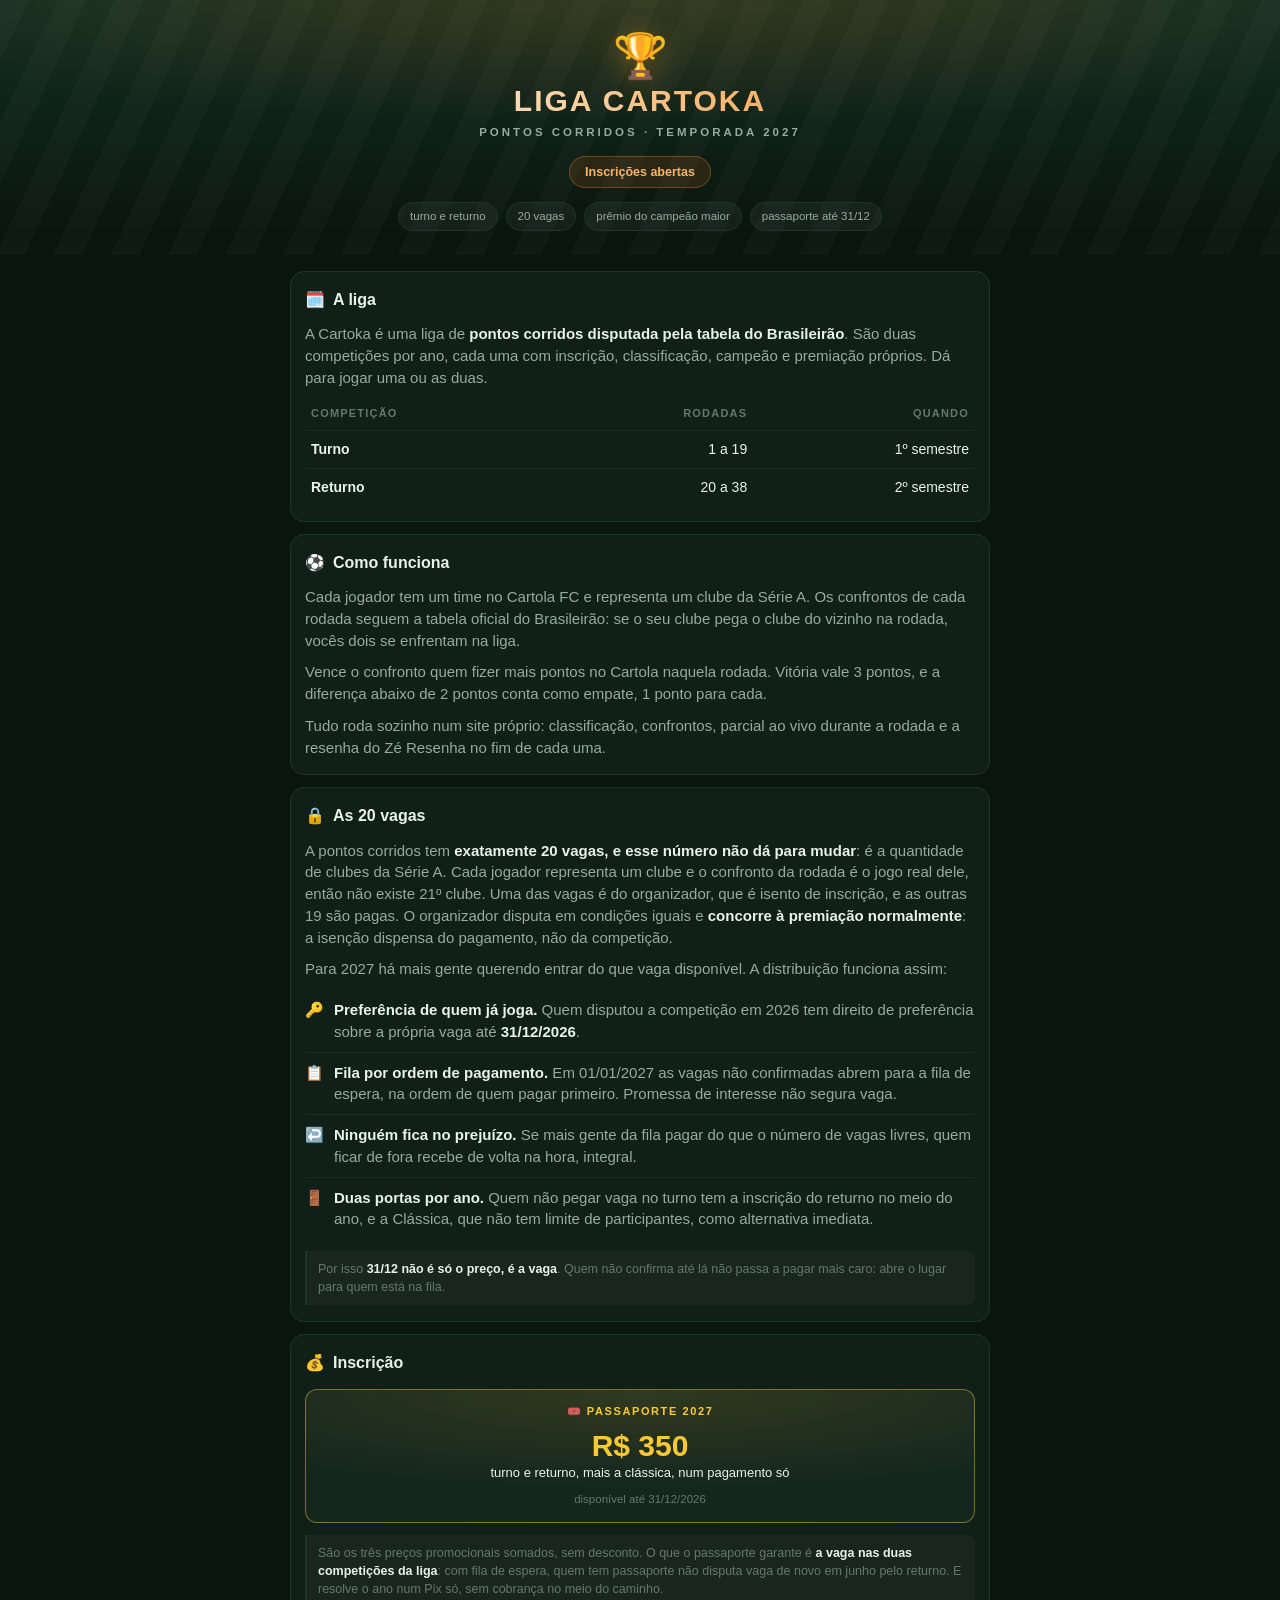
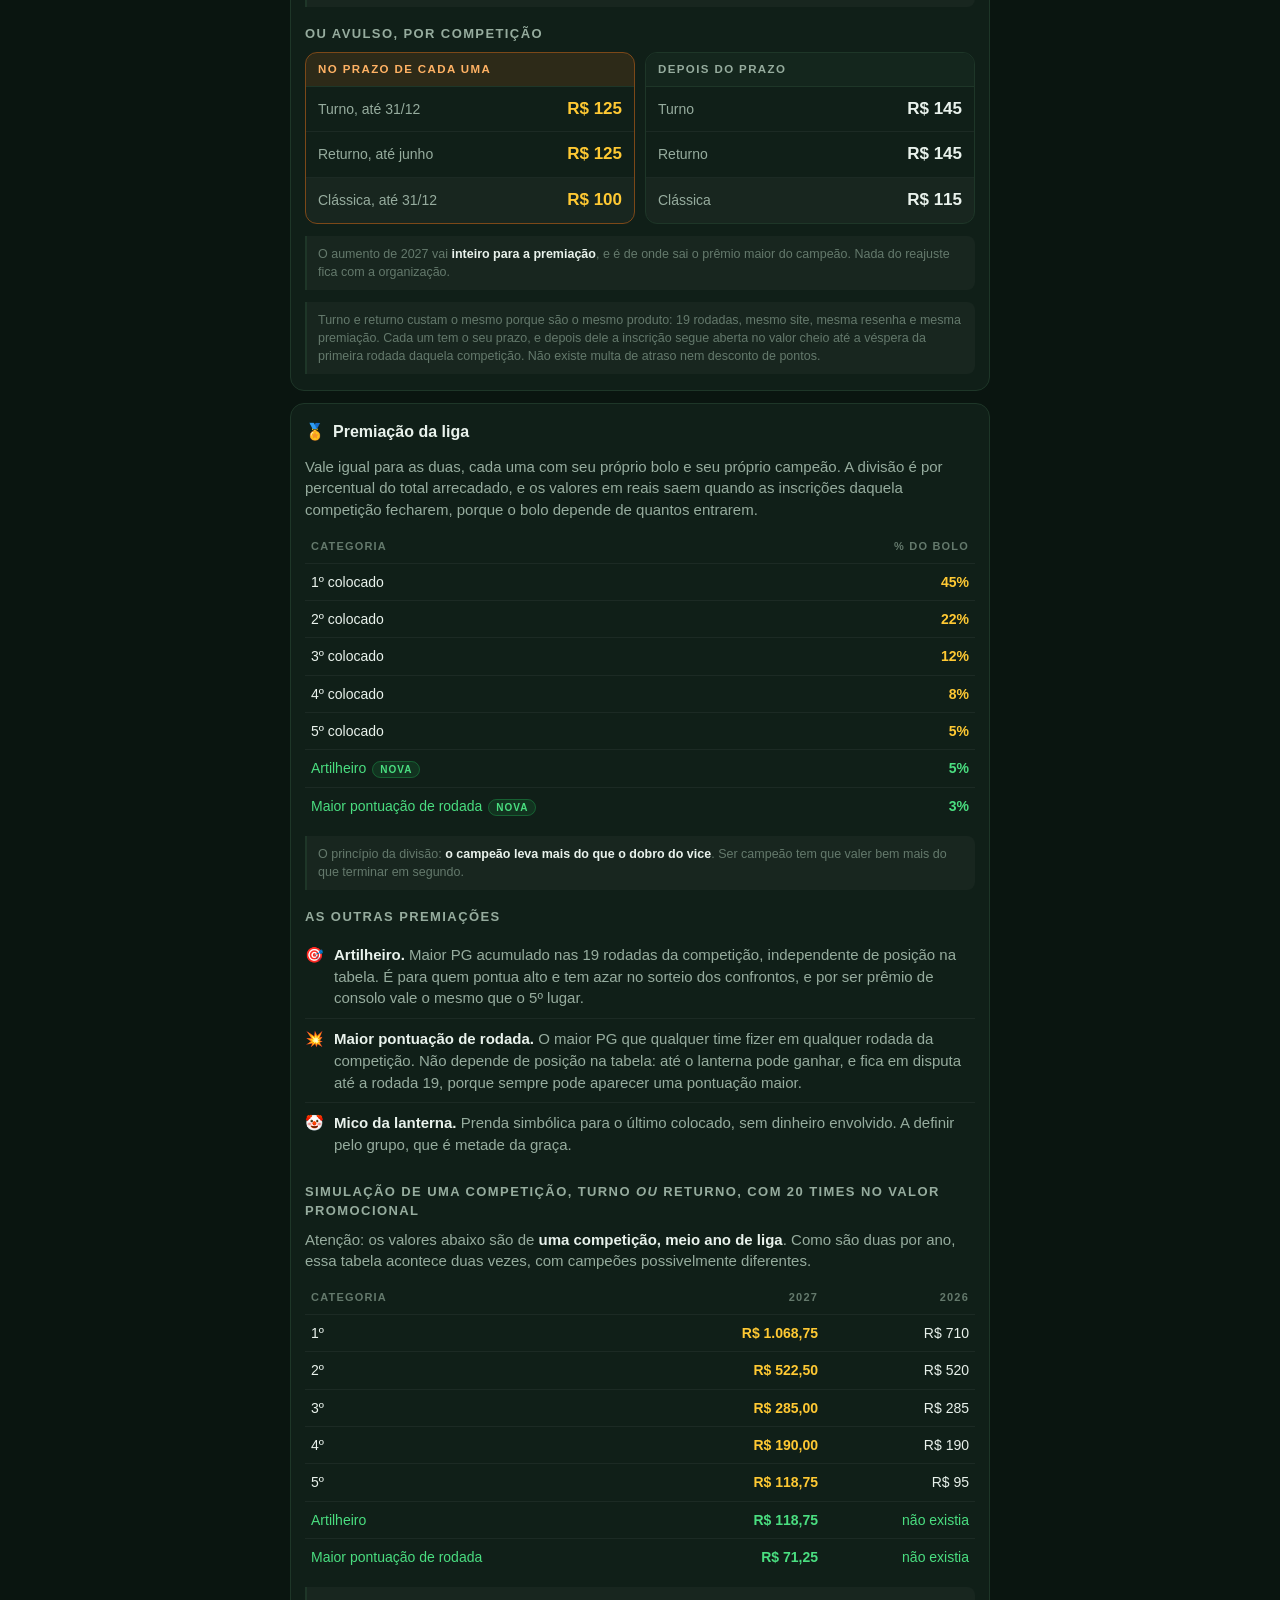
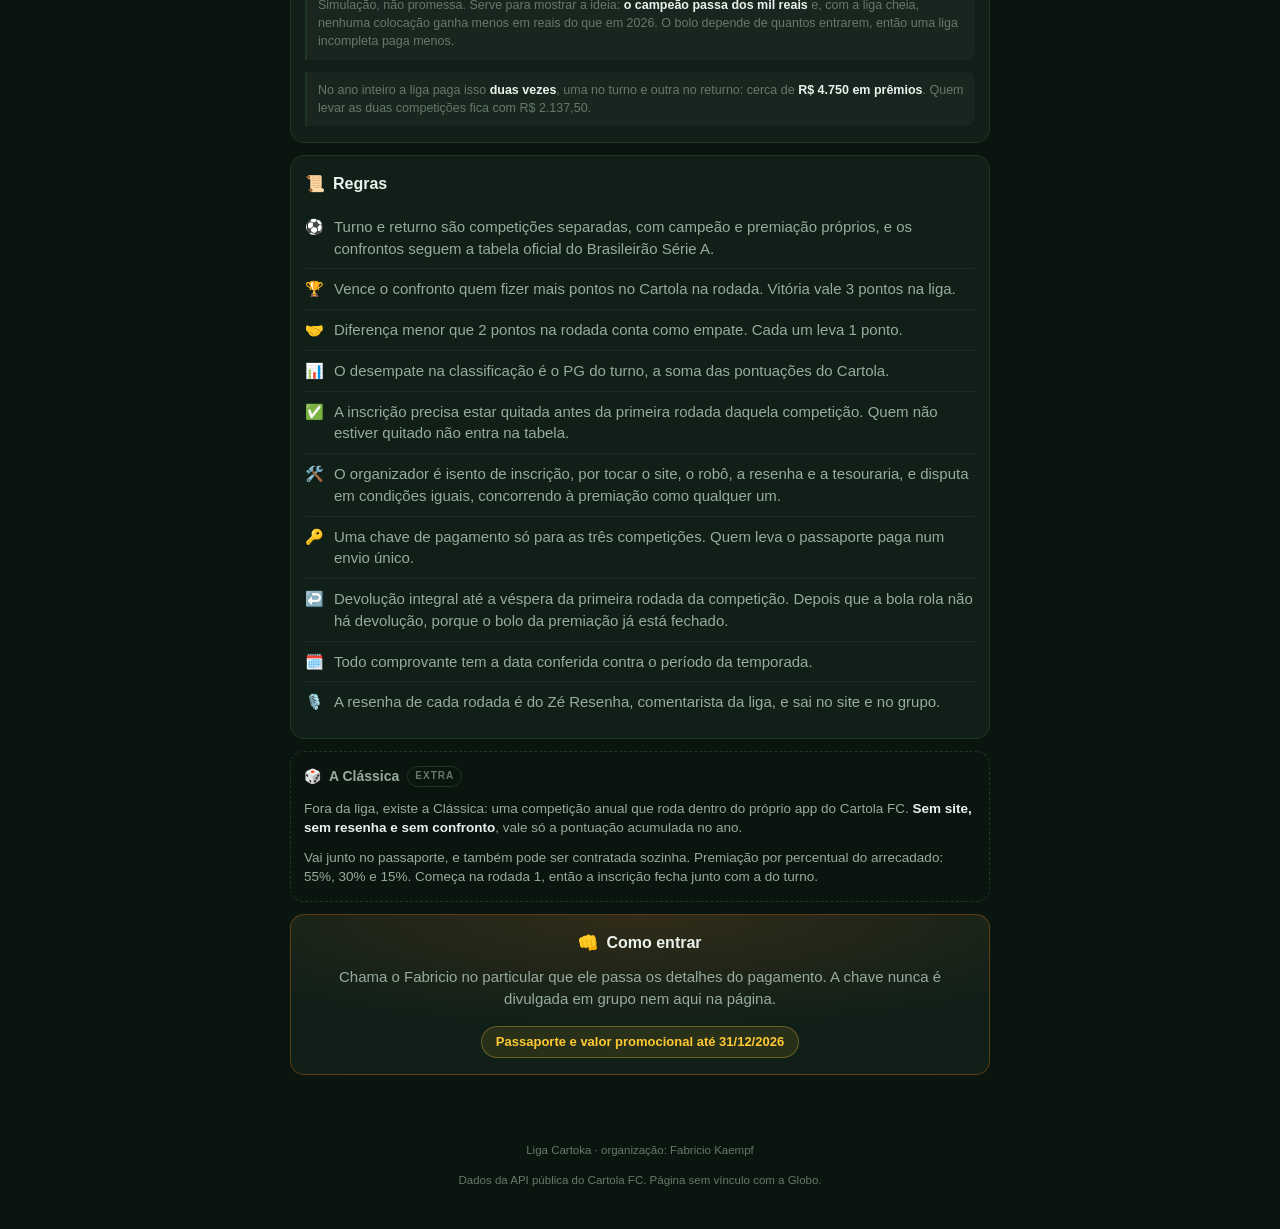
==== docs/temporada-2027.html @ 945e6a4c "copy: revisao completa, 12 correcoes de clareza e um erro factual Erro factual. Tres pecas diziam qu" ====
<!DOCTYPE html>
<html lang="pt-BR">
<head>
<meta charset="utf-8">
<meta name="viewport" content="width=device-width, initial-scale=1">
<title>Liga Cartoka | Temporada 2027</title>
<meta name="description" content="Inscrições abertas para a temporada 2027 da Liga Cartoka. Valores, premiação e regras do turno, do returno e da clássica.">
<meta name="theme-color" content="#0a1510">
<meta property="og:title" content="Liga Cartoka: Temporada 2027">
<meta property="og:description" content="A liga de pontos corridos pela tabela do Brasileirão. Turno e returno, 20 vagas e prêmio do campeão bem maior.">
<meta property="og:type" content="website">
<meta property="og:url" content="https://fabriciokaempf.github.io/liga-cartoka-2026/temporada-2027.html">
<meta property="og:image" content="https://fabriciokaempf.github.io/liga-cartoka-2026/og.png">
<meta property="og:image:width" content="1200">
<meta property="og:image:height" content="630">
<meta name="twitter:card" content="summary_large_image">
<link rel="icon" href="data:image/svg+xml,%3Csvg%20xmlns='http://www.w3.org/2000/svg'%20viewBox='0%200%20100%20100'%3E%3Ctext%20y='0.9em'%20font-size='90'%3E%F0%9F%8F%86%3C/text%3E%3C/svg%3E">
<style>
:root {
  --fundo: #0a1510;
  --carta: #101f18;
  --carta-clara: #14261d;
  --borda: #1e3628;
  --texto: #e9f2ec;
  --texto-suave: #96ac9e;
  --texto-apagado: #64796c;
  --laranja: #ff7a1a;
  --laranja-claro: #ffb264;
  --verde: #22c55e;
  --verde-claro: #4ade80;
  --amarelo: #ffc933;
}

* { box-sizing: border-box; }

html { -webkit-text-size-adjust: 100%; scroll-behavior: smooth; }

body {
  margin: 0;
  font-family: -apple-system, "Segoe UI", Roboto, Arial, sans-serif;
  background: var(--fundo);
  color: var(--texto);
  font-size: 15px;
  line-height: 1.45;
}

main { max-width: 720px; margin: 0 auto; padding: 4px 10px 24px; }

section { scroll-margin-top: 66px; }

/* Hero */

.hero {
  text-align: center;
  padding: 34px 14px 24px;
  background:
    radial-gradient(120% 90% at 50% 0%, rgba(255, 122, 26, 0.14), transparent 55%),
    repeating-linear-gradient(115deg, rgba(255, 255, 255, 0.022) 0 26px, transparent 26px 52px),
    linear-gradient(180deg, #122e20, var(--fundo) 92%);
}

.hero-trofeu {
  font-size: 44px;
  line-height: 1;
  margin-bottom: 6px;
  filter: drop-shadow(0 4px 14px rgba(255, 170, 40, 0.35));
}

.hero-titulo {
  margin: 0;
  font-size: 30px;
  font-weight: 900;
  text-transform: uppercase;
  letter-spacing: 2px;
  line-height: 1.15;
  background: linear-gradient(100deg, #ffffff 20%, var(--laranja-claro) 60%, var(--amarelo) 95%);
  -webkit-background-clip: text;
  background-clip: text;
  color: transparent;
}

.hero-sub {
  margin: 5px 0 0;
  font-size: 11.5px;
  font-weight: 700;
  text-transform: uppercase;
  letter-spacing: 3px;
  color: var(--texto-suave);
}

.selo {
  margin: 16px auto 0;
  display: inline-block;
  font-size: 12.5px;
  font-weight: 700;
  color: var(--laranja-claro);
  background: rgba(255, 122, 26, 0.12);
  border: 1px solid rgba(255, 122, 26, 0.35);
  border-radius: 999px;
  padding: 6px 15px;
}

.hero-chips {
  display: flex;
  flex-wrap: wrap;
  justify-content: center;
  gap: 8px;
  margin-top: 14px;
}

.hero-chip {
  font-size: 11.5px;
  color: var(--texto-suave);
  background: rgba(255, 255, 255, 0.045);
  border: 1px solid var(--borda);
  border-radius: 999px;
  padding: 5px 11px;
  white-space: nowrap;
}

/* Cartões */

.cartao {
  background: var(--carta);
  border: 1px solid var(--borda);
  border-radius: 14px;
  padding: 16px 14px;
  margin: 12px 0;
}

.cartao h2 {
  margin: 0 0 12px;
  font-size: 16px;
  font-weight: 800;
  display: flex;
  align-items: center;
  gap: 8px;
}

.cartao h3 {
  margin: 18px 0 8px;
  font-size: 13px;
  font-weight: 700;
  text-transform: uppercase;
  letter-spacing: 1.4px;
  color: var(--texto-suave);
}

.cartao p { margin: 0 0 10px; color: var(--texto-suave); }
.cartao p:last-child { margin-bottom: 0; }
.cartao strong { color: var(--texto); }

/* Tabela de valores */

.valores {
  display: grid;
  gap: 10px;
}

.faixa {
  border: 1px solid var(--borda);
  border-radius: 12px;
  overflow: hidden;
}

.faixa-topo {
  padding: 8px 12px;
  font-size: 11.5px;
  font-weight: 700;
  text-transform: uppercase;
  letter-spacing: 1.4px;
  background: var(--carta-clara);
  color: var(--texto-suave);
  border-bottom: 1px solid var(--borda);
}

.faixa.promo { border-color: rgba(255, 122, 26, 0.45); }

.faixa.promo .faixa-topo {
  background: rgba(255, 122, 26, 0.12);
  color: var(--laranja-claro);
}

.linha-valor {
  display: flex;
  justify-content: space-between;
  align-items: baseline;
  gap: 10px;
  padding: 10px 12px;
  border-bottom: 1px solid rgba(255, 255, 255, 0.05);
}

.linha-valor:last-child { border-bottom: 0; }

.linha-valor span { color: var(--texto-suave); font-size: 14px; }

.linha-valor b {
  font-size: 17px;
  font-weight: 800;
  white-space: nowrap;
}

.faixa.promo .linha-valor b { color: var(--amarelo); }

.destaque-combo { background: rgba(255, 255, 255, 0.03); }

/* Tabelas */

table {
  width: 100%;
  border-collapse: collapse;
  font-size: 14px;
}

th, td {
  text-align: left;
  padding: 8px 6px;
  border-bottom: 1px solid rgba(255, 255, 255, 0.05);
}

th {
  font-size: 11px;
  font-weight: 700;
  text-transform: uppercase;
  letter-spacing: 1.2px;
  color: var(--texto-apagado);
}

td.num, th.num { text-align: right; white-space: nowrap; }

tbody tr:last-child td { border-bottom: 0; }

td b { color: var(--amarelo); }

tr.nova td { color: var(--verde-claro); }
tr.nova td b { color: var(--verde-claro); }

.etiqueta-nova {
  font-size: 10px;
  font-weight: 700;
  text-transform: uppercase;
  letter-spacing: 1px;
  color: var(--verde-claro);
  background: rgba(34, 197, 94, 0.12);
  border: 1px solid rgba(34, 197, 94, 0.3);
  border-radius: 999px;
  padding: 2px 7px;
  margin-left: 6px;
  white-space: nowrap;
}

/* Lista de regras */

.regras { list-style: none; margin: 0; padding: 0; }

.regras li {
  display: flex;
  gap: 10px;
  padding: 9px 0;
  border-bottom: 1px solid rgba(255, 255, 255, 0.05);
  color: var(--texto-suave);
}

.regras li:last-child { border-bottom: 0; }

.regras .icone { flex: 0 0 auto; font-size: 15px; line-height: 1.4; }

.cartao.secundaria {
  background: transparent;
  border-style: dashed;
  padding: 14px 13px;
}

.cartao.secundaria h2 { font-size: 14px; color: var(--texto-suave); }
.cartao.secundaria p { font-size: 13.5px; }

.etiqueta-extra {
  font-size: 10px;
  font-weight: 700;
  text-transform: uppercase;
  letter-spacing: 1px;
  color: var(--texto-apagado);
  border: 1px solid var(--borda);
  border-radius: 999px;
  padding: 2px 7px;
}

/* Nota */

.nota {
  font-size: 12.5px;
  color: var(--texto-apagado);
  background: rgba(255, 255, 255, 0.03);
  border-left: 2px solid var(--borda);
  border-radius: 0 8px 8px 0;
  padding: 9px 11px;
  margin-top: 12px;
}

/* Chamada final */

.chamada {
  text-align: center;
  background:
    radial-gradient(120% 120% at 50% 0%, rgba(255, 122, 26, 0.14), transparent 60%),
    var(--carta);
  border-color: rgba(255, 122, 26, 0.3);
}

.chamada h2 { justify-content: center; }

.chamada .prazo {
  display: inline-block;
  margin-top: 6px;
  font-size: 13px;
  font-weight: 700;
  color: var(--amarelo);
  background: rgba(255, 201, 51, 0.1);
  border: 1px solid rgba(255, 201, 51, 0.3);
  border-radius: 999px;
  padding: 6px 14px;
}

/* Passaporte */

.passaporte {
  border: 1px solid rgba(255, 201, 51, 0.45);
  border-radius: 12px;
  background:
    radial-gradient(130% 120% at 50% 0%, rgba(255, 201, 51, 0.12), transparent 65%),
    var(--carta-clara);
  padding: 14px;
  margin-top: 14px;
  text-align: center;
}

.passaporte .etiqueta {
  font-size: 11px;
  font-weight: 800;
  text-transform: uppercase;
  letter-spacing: 1.6px;
  color: var(--amarelo);
}

.passaporte .preco {
  font-size: 30px;
  font-weight: 900;
  line-height: 1.1;
  margin: 6px 0 2px;
  color: var(--amarelo);
}

.passaporte .cobre {
  font-size: 13px;
  color: var(--texto);
  margin: 0 0 8px;
}

.passaporte .ate {
  font-size: 11.5px;
  color: var(--texto-apagado);
  margin: 0;
}

footer {
  text-align: center;
  padding: 18px 14px 28px;
  color: var(--texto-apagado);
  font-size: 11.5px;
  line-height: 1.6;
}

footer a { color: var(--texto-suave); }

@media (min-width: 560px) {
  .valores { grid-template-columns: 1fr 1fr; align-items: start; }
}
</style>
</head>
<body>

<header class="hero">
  <div class="hero-trofeu" aria-hidden="true">🏆</div>
  <h1 class="hero-titulo">Liga Cartoka</h1>
  <p class="hero-sub">Pontos corridos · temporada 2027</p>
  <p class="selo">Inscrições abertas</p>
  <div class="hero-chips">
    <span class="hero-chip">turno e returno</span>
    <span class="hero-chip">20 vagas</span>
    <span class="hero-chip">prêmio do campeão maior</span>
    <span class="hero-chip">passaporte até 31/12</span>
  </div>
</header>

<main>

  <section class="cartao">
    <h2><span aria-hidden="true">🗓️</span>A liga</h2>
    <p>A Cartoka é uma liga de <strong>pontos corridos disputada pela tabela do Brasileirão</strong>. São duas competições por ano, cada uma com inscrição, classificação, campeão e premiação próprios. Dá para jogar uma ou as duas.</p>
    <table>
      <thead>
        <tr><th>Competição</th><th class="num">Rodadas</th><th class="num">Quando</th></tr>
      </thead>
      <tbody>
        <tr><td><strong>Turno</strong></td><td class="num">1 a 19</td><td class="num">1º semestre</td></tr>
        <tr><td><strong>Returno</strong></td><td class="num">20 a 38</td><td class="num">2º semestre</td></tr>
      </tbody>
    </table>
  </section>

  <section class="cartao">
    <h2><span aria-hidden="true">⚽</span>Como funciona</h2>
    <p>Cada jogador tem um time no Cartola FC e representa um clube da Série A. Os confrontos de cada rodada seguem a tabela oficial do Brasileirão: se o seu clube pega o clube do vizinho na rodada, vocês dois se enfrentam na liga.</p>
    <p>Vence o confronto quem fizer mais pontos no Cartola naquela rodada. Vitória vale 3 pontos, e a diferença abaixo de 2 pontos conta como empate, 1 ponto para cada.</p>
    <p>Tudo roda sozinho num site próprio: classificação, confrontos, parcial ao vivo durante a rodada e a resenha do Zé Resenha no fim de cada uma.</p>
  </section>

  <section class="cartao">
    <h2><span aria-hidden="true">🔒</span>As 20 vagas</h2>
    <p>A pontos corridos tem <strong>exatamente 20 vagas, e esse número não dá para mudar</strong>: é a quantidade de clubes da Série A. Cada jogador representa um clube e o confronto da rodada é o jogo real dele, então não existe 21º clube. Uma das vagas é do organizador, que é isento de inscrição, e as outras 19 são pagas. O organizador disputa em condições iguais e <strong>concorre à premiação normalmente</strong>: a isenção dispensa do pagamento, não da competição.</p>
    <p>Para 2027 há mais gente querendo entrar do que vaga disponível. A distribuição funciona assim:</p>
    <ul class="regras">
      <li><span class="icone" aria-hidden="true">🔑</span><span><strong>Preferência de quem já joga.</strong> Quem disputou a competição em 2026 tem direito de preferência sobre a própria vaga até <strong>31/12/2026</strong>.</span></li>
      <li><span class="icone" aria-hidden="true">📋</span><span><strong>Fila por ordem de pagamento.</strong> Em 01/01/2027 as vagas não confirmadas abrem para a fila de espera, na ordem de quem pagar primeiro. Promessa de interesse não segura vaga.</span></li>
      <li><span class="icone" aria-hidden="true">↩️</span><span><strong>Ninguém fica no prejuízo.</strong> Se mais gente da fila pagar do que o número de vagas livres, quem ficar de fora recebe de volta na hora, integral.</span></li>
      <li><span class="icone" aria-hidden="true">🚪</span><span><strong>Duas portas por ano.</strong> Quem não pegar vaga no turno tem a inscrição do returno no meio do ano, e a Clássica, que não tem limite de participantes, como alternativa imediata.</span></li>
    </ul>
    <div class="nota">
      Por isso <strong>31/12 não é só o preço, é a vaga</strong>. Quem não confirma até lá não passa a pagar mais caro: abre o lugar para quem está na fila.
    </div>
  </section>

  <section class="cartao">
    <h2><span aria-hidden="true">💰</span>Inscrição</h2>
    <div class="passaporte">
      <p class="etiqueta">🎟️ Passaporte 2027</p>
      <p class="preco">R$ 350</p>
      <p class="cobre">turno e returno, mais a clássica, num pagamento só</p>
      <p class="ate">disponível até 31/12/2026</p>
    </div>
    <div class="nota">
      São os três preços promocionais somados, sem desconto. O que o passaporte garante é <strong>a vaga nas duas competições da liga</strong>: com fila de espera, quem tem passaporte não disputa vaga de novo em junho pelo returno. E resolve o ano num Pix só, sem cobrança no meio do caminho.
    </div>

    <h3>Ou avulso, por competição</h3>
    <div class="valores">
      <div class="faixa promo">
        <div class="faixa-topo">no prazo de cada uma</div>
        <div class="linha-valor"><span>Turno, até 31/12</span><b>R$ 125</b></div>
        <div class="linha-valor"><span>Returno, até junho</span><b>R$ 125</b></div>
        <div class="linha-valor destaque-combo"><span>Clássica, até 31/12</span><b>R$ 100</b></div>
      </div>
      <div class="faixa">
        <div class="faixa-topo">depois do prazo</div>
        <div class="linha-valor"><span>Turno</span><b>R$ 145</b></div>
        <div class="linha-valor"><span>Returno</span><b>R$ 145</b></div>
        <div class="linha-valor destaque-combo"><span>Clássica</span><b>R$ 115</b></div>
      </div>
    </div>
    <div class="nota">
      O aumento de 2027 vai <strong>inteiro para a premiação</strong>, e é de onde sai o prêmio maior do campeão. Nada do reajuste fica com a organização.
    </div>
    <div class="nota">
      Turno e returno custam o mesmo porque são o mesmo produto: 19 rodadas, mesmo site, mesma resenha e mesma premiação. Cada um tem o seu prazo, e depois dele a inscrição segue aberta no valor cheio até a véspera da primeira rodada daquela competição. Não existe multa de atraso nem desconto de pontos.
    </div>
  </section>

  <section class="cartao">
    <h2><span aria-hidden="true">🏅</span>Premiação da liga</h2>
    <p>Vale igual para as duas, cada uma com seu próprio bolo e seu próprio campeão. A divisão é por percentual do total arrecadado, e os valores em reais saem quando as inscrições daquela competição fecharem, porque o bolo depende de quantos entrarem.</p>
    <table>
      <thead>
        <tr><th>Categoria</th><th class="num">% do bolo</th></tr>
      </thead>
      <tbody>
        <tr><td>1º colocado</td><td class="num"><b>45%</b></td></tr>
        <tr><td>2º colocado</td><td class="num"><b>22%</b></td></tr>
        <tr><td>3º colocado</td><td class="num"><b>12%</b></td></tr>
        <tr><td>4º colocado</td><td class="num"><b>8%</b></td></tr>
        <tr><td>5º colocado</td><td class="num"><b>5%</b></td></tr>
        <tr class="nova"><td>Artilheiro<span class="etiqueta-nova">nova</span></td><td class="num"><b>5%</b></td></tr>
          <tr class="nova"><td>Maior pontuação de rodada<span class="etiqueta-nova">nova</span></td><td class="num"><b>3%</b></td></tr>
      </tbody>
    </table>
    <div class="nota">
      O princípio da divisão: <strong>o campeão leva mais do que o dobro do vice</strong>. Ser campeão tem que valer bem mais do que terminar em segundo.
    </div>

    <h3>As outras premiações</h3>
    <ul class="regras">
      <li><span class="icone" aria-hidden="true">🎯</span><span><strong>Artilheiro.</strong> Maior PG acumulado nas 19 rodadas da competição, independente de posição na tabela. É para quem pontua alto e tem azar no sorteio dos confrontos, e por ser prêmio de consolo vale o mesmo que o 5º lugar.</span></li>
      <li><span class="icone" aria-hidden="true">💥</span><span><strong>Maior pontuação de rodada.</strong> O maior PG que qualquer time fizer em qualquer rodada da competição. Não depende de posição na tabela: até o lanterna pode ganhar, e fica em disputa até a rodada 19, porque sempre pode aparecer uma pontuação maior.</span></li>
      <li><span class="icone" aria-hidden="true">🤡</span><span><strong>Mico da lanterna.</strong> Prenda simbólica para o último colocado, sem dinheiro envolvido. A definir pelo grupo, que é metade da graça.</span></li>
    </ul>

    <h3>Simulação de uma competição, turno <em>ou</em> returno, com 20 times no valor promocional</h3>
    <p>Atenção: os valores abaixo são de <strong>uma competição, meio ano de liga</strong>. Como são duas por ano, essa tabela acontece duas vezes, com campeões possivelmente diferentes.</p>
    <table>
      <thead>
        <tr><th>Categoria</th><th class="num">2027</th><th class="num">2026</th></tr>
      </thead>
      <tbody>
        <tr><td>1º</td><td class="num"><b>R$ 1.068,75</b></td><td class="num">R$ 710</td></tr>
        <tr><td>2º</td><td class="num"><b>R$ 522,50</b></td><td class="num">R$ 520</td></tr>
        <tr><td>3º</td><td class="num"><b>R$ 285,00</b></td><td class="num">R$ 285</td></tr>
        <tr><td>4º</td><td class="num"><b>R$ 190,00</b></td><td class="num">R$ 190</td></tr>
        <tr><td>5º</td><td class="num"><b>R$ 118,75</b></td><td class="num">R$ 95</td></tr>
        <tr class="nova"><td>Artilheiro</td><td class="num"><b>R$ 118,75</b></td><td class="num">não existia</td></tr>
          <tr class="nova"><td>Maior pontuação de rodada</td><td class="num"><b>R$ 71,25</b></td><td class="num">não existia</td></tr>
      </tbody>
    </table>
    <div class="nota">
      Simulação, não promessa. Serve para mostrar a ideia: <strong>o campeão passa dos mil reais</strong> e, com a liga cheia, nenhuma colocação ganha menos em reais do que em 2026. O bolo depende de quantos entrarem, então uma liga incompleta paga menos.
    </div>
    <div class="nota">
      No ano inteiro a liga paga isso <strong>duas vezes</strong>, uma no turno e outra no returno: cerca de <strong>R$ 4.750 em prêmios</strong>. Quem levar as duas competições fica com R$ 2.137,50.
    </div>
  </section>

  <section class="cartao">
    <h2><span aria-hidden="true">📜</span>Regras</h2>
    <ul class="regras">
      <li><span class="icone" aria-hidden="true">⚽</span><span>Turno e returno são competições separadas, com campeão e premiação próprios, e os confrontos seguem a tabela oficial do Brasileirão Série A.</span></li>
      <li><span class="icone" aria-hidden="true">🏆</span><span>Vence o confronto quem fizer mais pontos no Cartola na rodada. Vitória vale 3 pontos na liga.</span></li>
      <li><span class="icone" aria-hidden="true">🤝</span><span>Diferença menor que 2 pontos na rodada conta como empate. Cada um leva 1 ponto.</span></li>
      <li><span class="icone" aria-hidden="true">📊</span><span>O desempate na classificação é o PG do turno, a soma das pontuações do Cartola.</span></li>
      <li><span class="icone" aria-hidden="true">✅</span><span>A inscrição precisa estar quitada antes da primeira rodada daquela competição. Quem não estiver quitado não entra na tabela.</span></li>
      <li><span class="icone" aria-hidden="true">🛠️</span><span>O organizador é isento de inscrição, por tocar o site, o robô, a resenha e a tesouraria, e disputa em condições iguais, concorrendo à premiação como qualquer um.</span></li>
      <li><span class="icone" aria-hidden="true">🔑</span><span>Uma chave de pagamento só para as três competições. Quem leva o passaporte paga num envio único.</span></li>
      <li><span class="icone" aria-hidden="true">↩️</span><span>Devolução integral até a véspera da primeira rodada da competição. Depois que a bola rola não há devolução, porque o bolo da premiação já está fechado.</span></li>
      <li><span class="icone" aria-hidden="true">🗓️</span><span>Todo comprovante tem a data conferida contra o período da temporada.</span></li>
      <li><span class="icone" aria-hidden="true">🎙️</span><span>A resenha de cada rodada é do Zé Resenha, comentarista da liga, e sai no site e no grupo.</span></li>
    </ul>
  </section>

  <section class="cartao secundaria">
    <h2><span aria-hidden="true">🎲</span>A Clássica <span class="etiqueta-extra">extra</span></h2>
    <p>Fora da liga, existe a Clássica: uma competição anual que roda dentro do próprio app do Cartola FC. <strong>Sem site, sem resenha e sem confronto</strong>, vale só a pontuação acumulada no ano.</p>
    <p>Vai junto no passaporte, e também pode ser contratada sozinha. Premiação por percentual do arrecadado: 55%, 30% e 15%. Começa na rodada 1, então a inscrição fecha junto com a do turno.</p>
  </section>

  <section class="cartao chamada">
    <h2><span aria-hidden="true">👊</span>Como entrar</h2>
    <p>Chama o Fabricio no particular que ele passa os detalhes do pagamento. A chave nunca é divulgada em grupo nem aqui na página.</p>
    <p class="prazo">Passaporte e valor promocional até 31/12/2026</p>
  </section>

</main>

<footer>
  <p>Liga Cartoka · organização: Fabricio Kaempf</p>
  <p>Dados da API pública do Cartola FC. Página sem vínculo com a Globo.</p>
</footer>

</body>
</html>
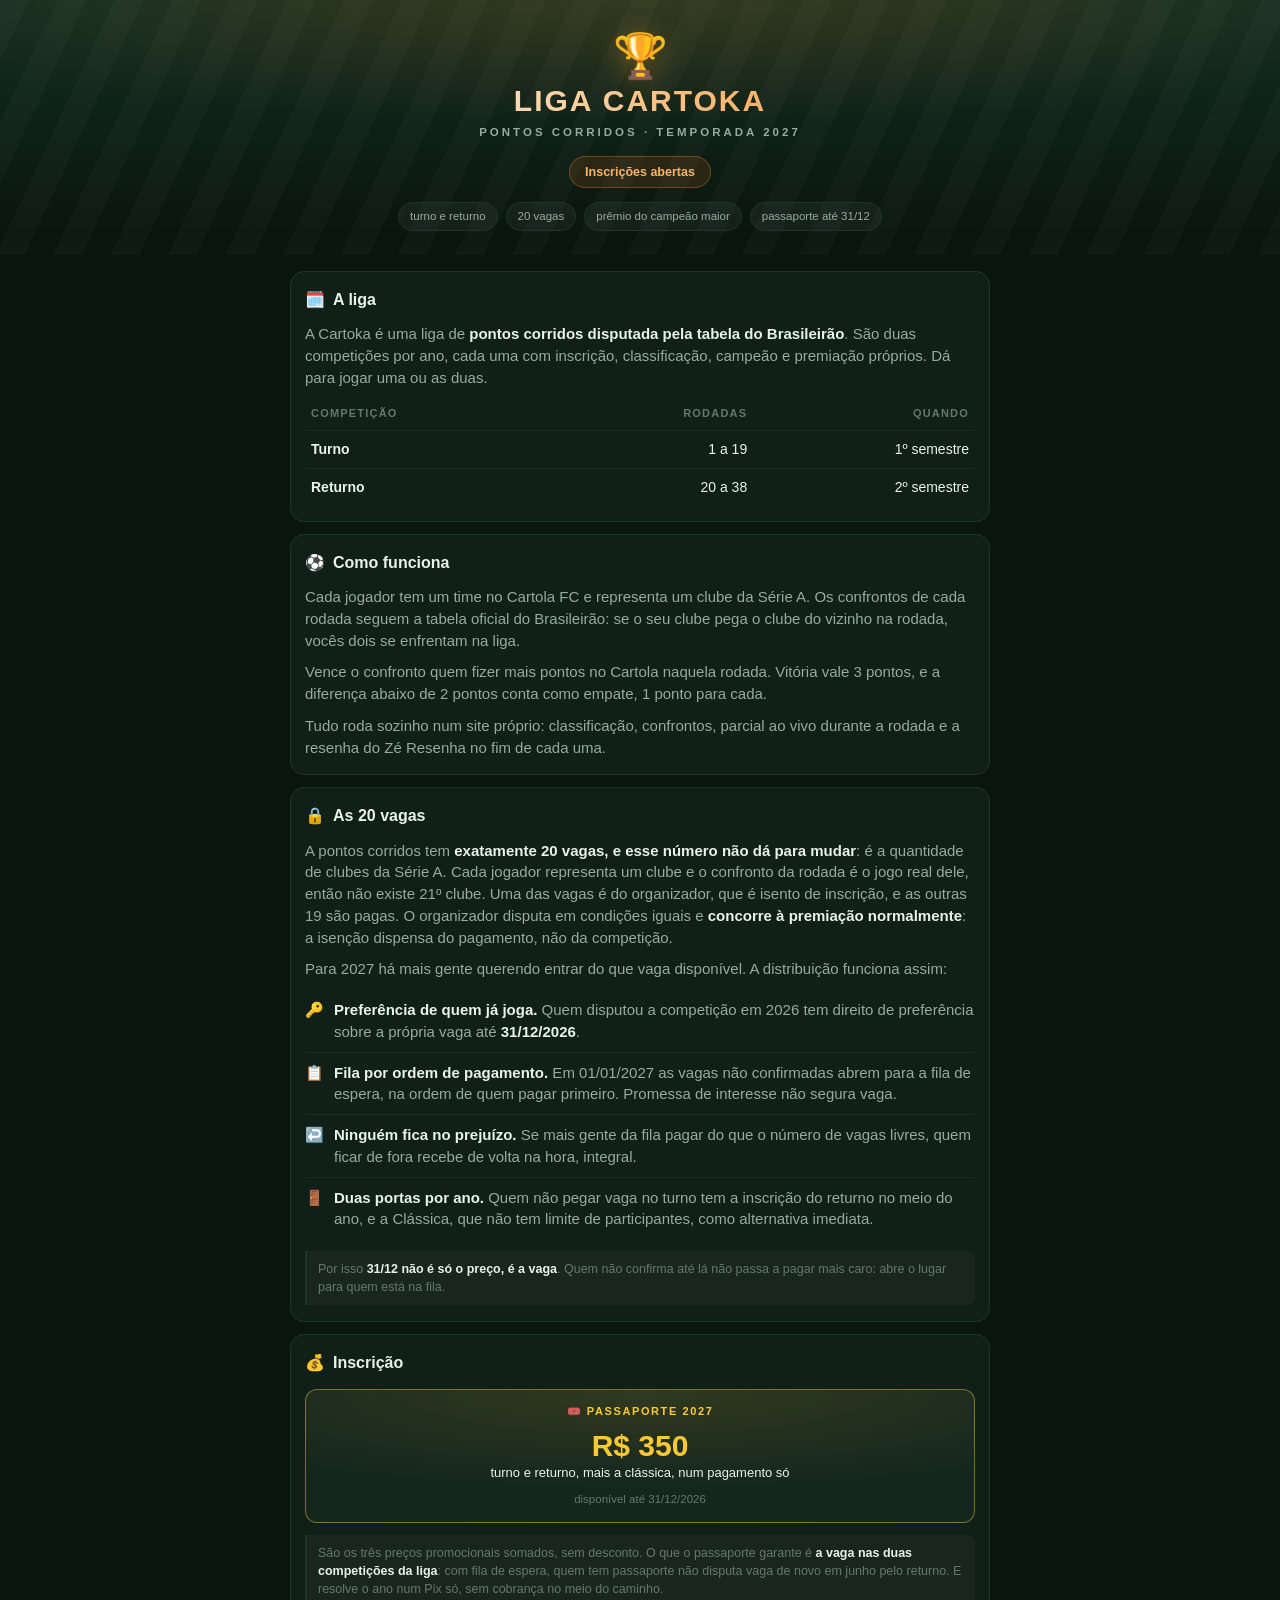
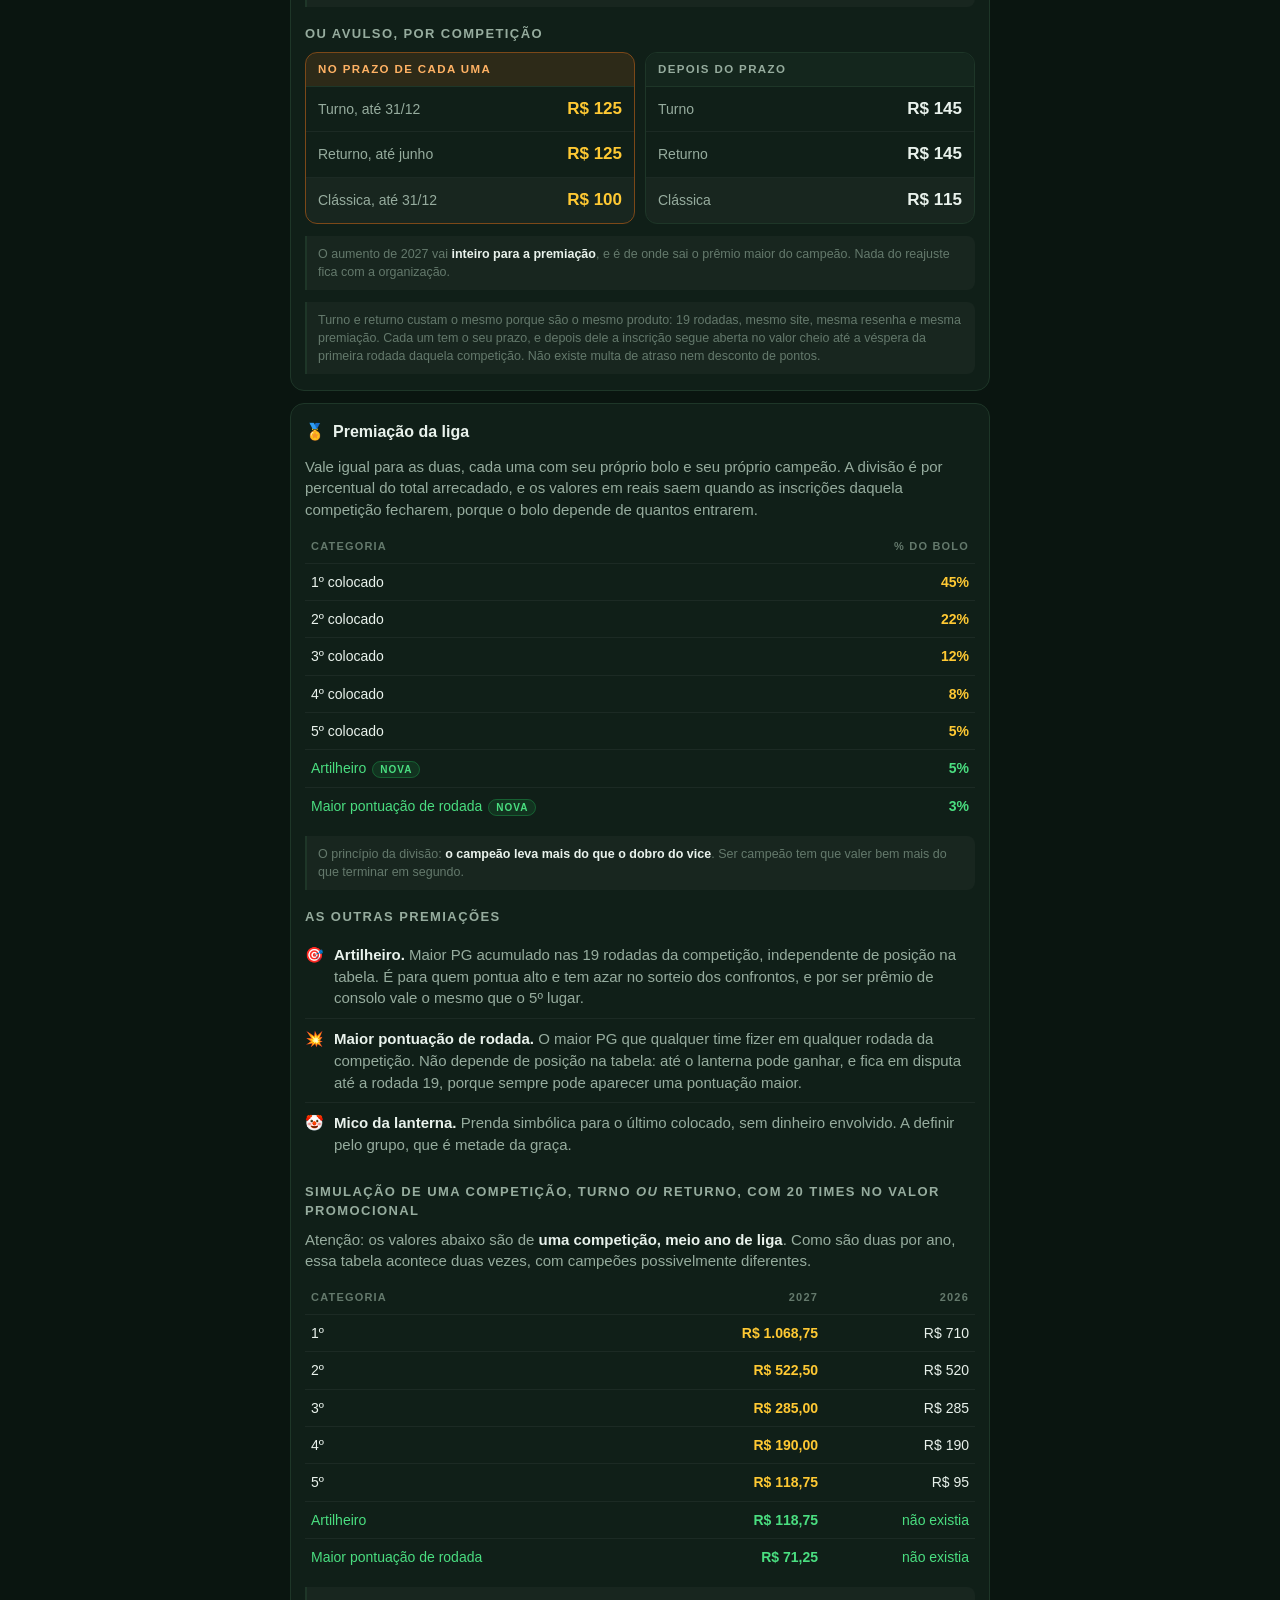
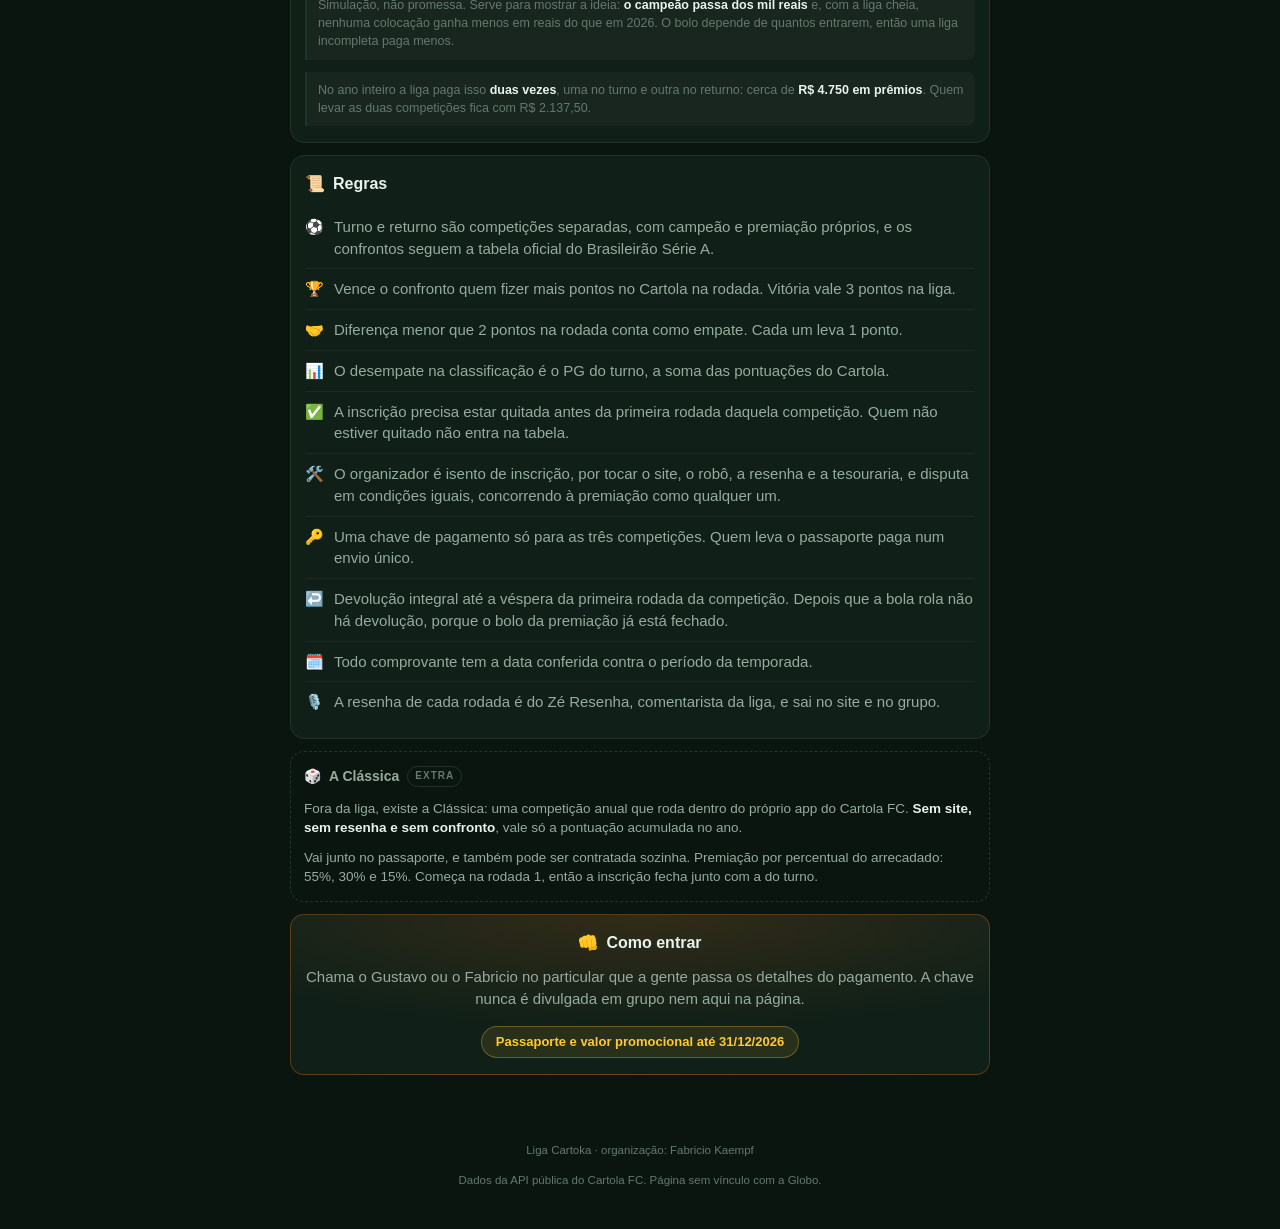
==== commit 9631ccfa: "site: Gustavo entra como porta de entrada junto com o Fabricio Co-Authored-By: Claude Opus 5 <norepl" ====
--- a/docs/temporada-2027.html
+++ b/docs/temporada-2027.html
@@ -541,7 +541,7 @@
 
   <section class="cartao chamada">
     <h2><span aria-hidden="true">👊</span>Como entrar</h2>
-    <p>Chama o Fabricio no particular que ele passa os detalhes do pagamento. A chave nunca é divulgada em grupo nem aqui na página.</p>
+    <p>Chama o Gustavo ou o Fabricio no particular que a gente passa os detalhes do pagamento. A chave nunca é divulgada em grupo nem aqui na página.</p>
     <p class="prazo">Passaporte e valor promocional até 31/12/2026</p>
   </section>
 
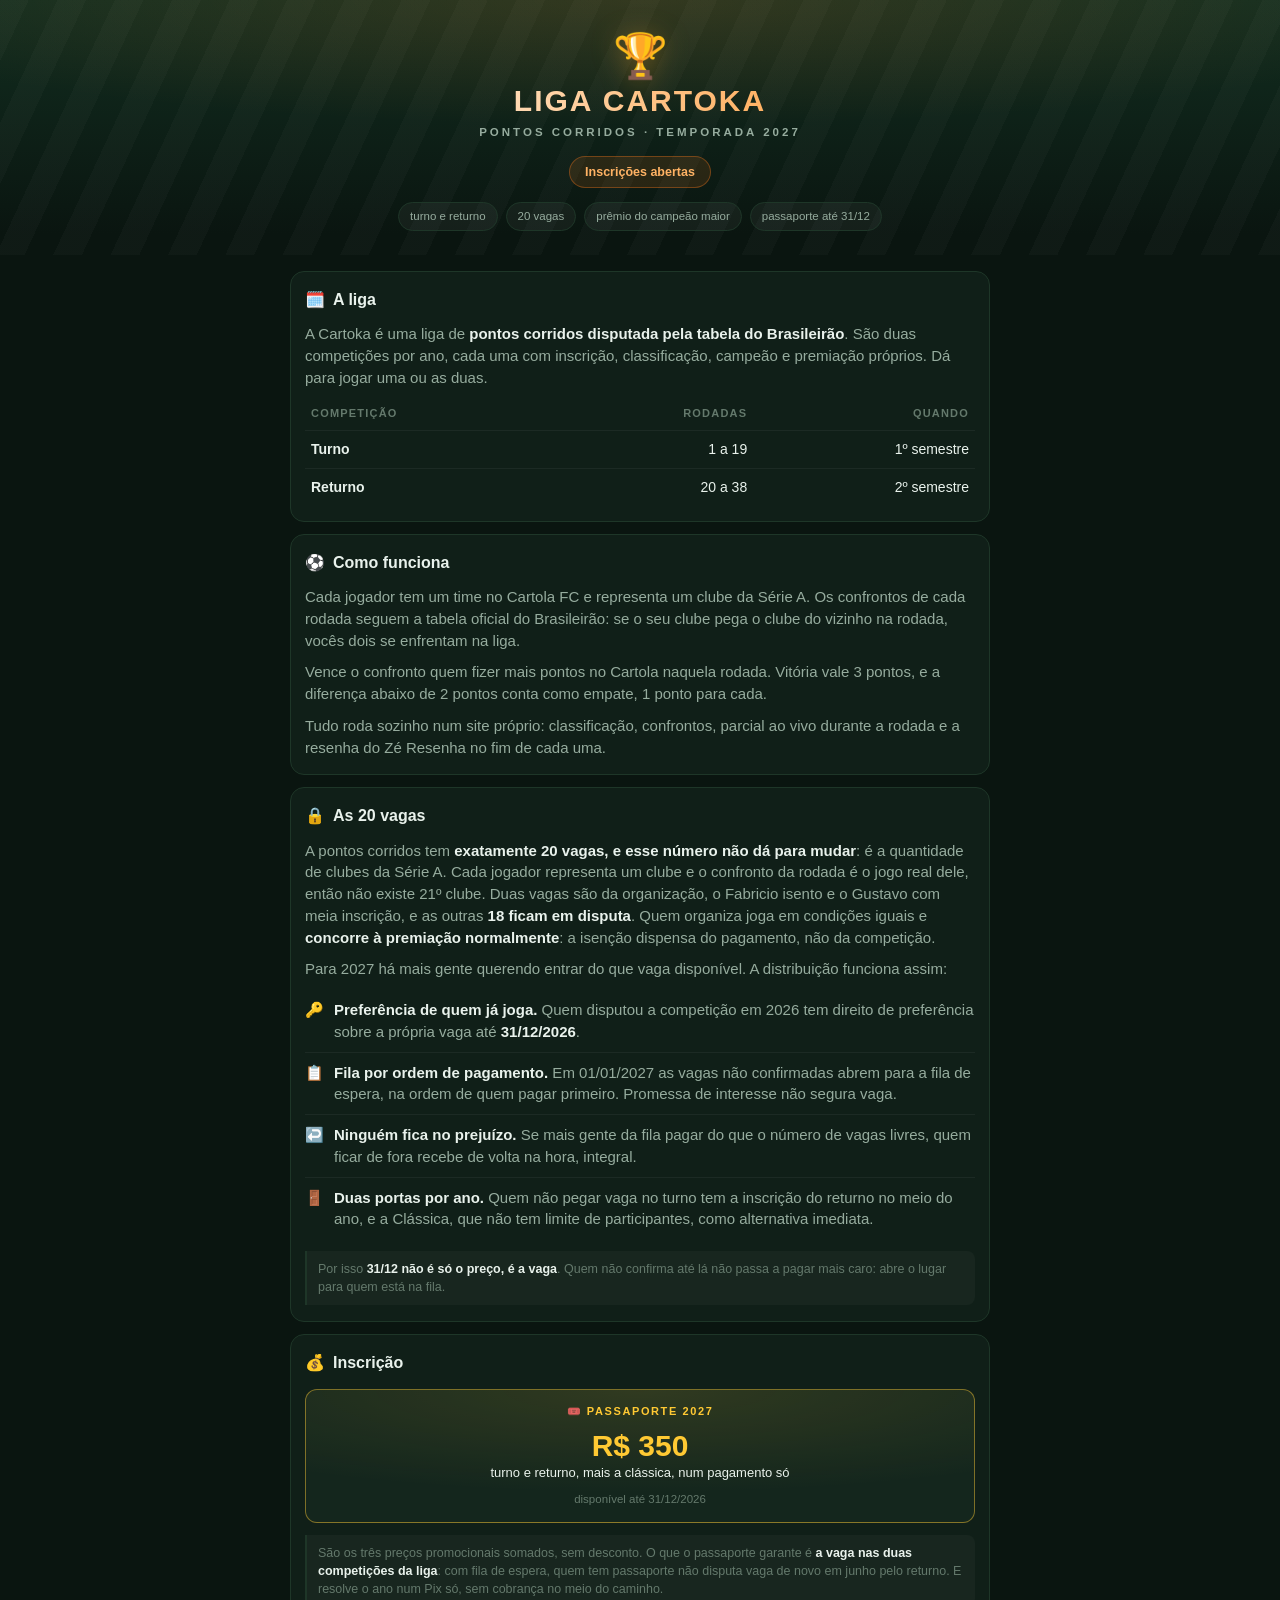
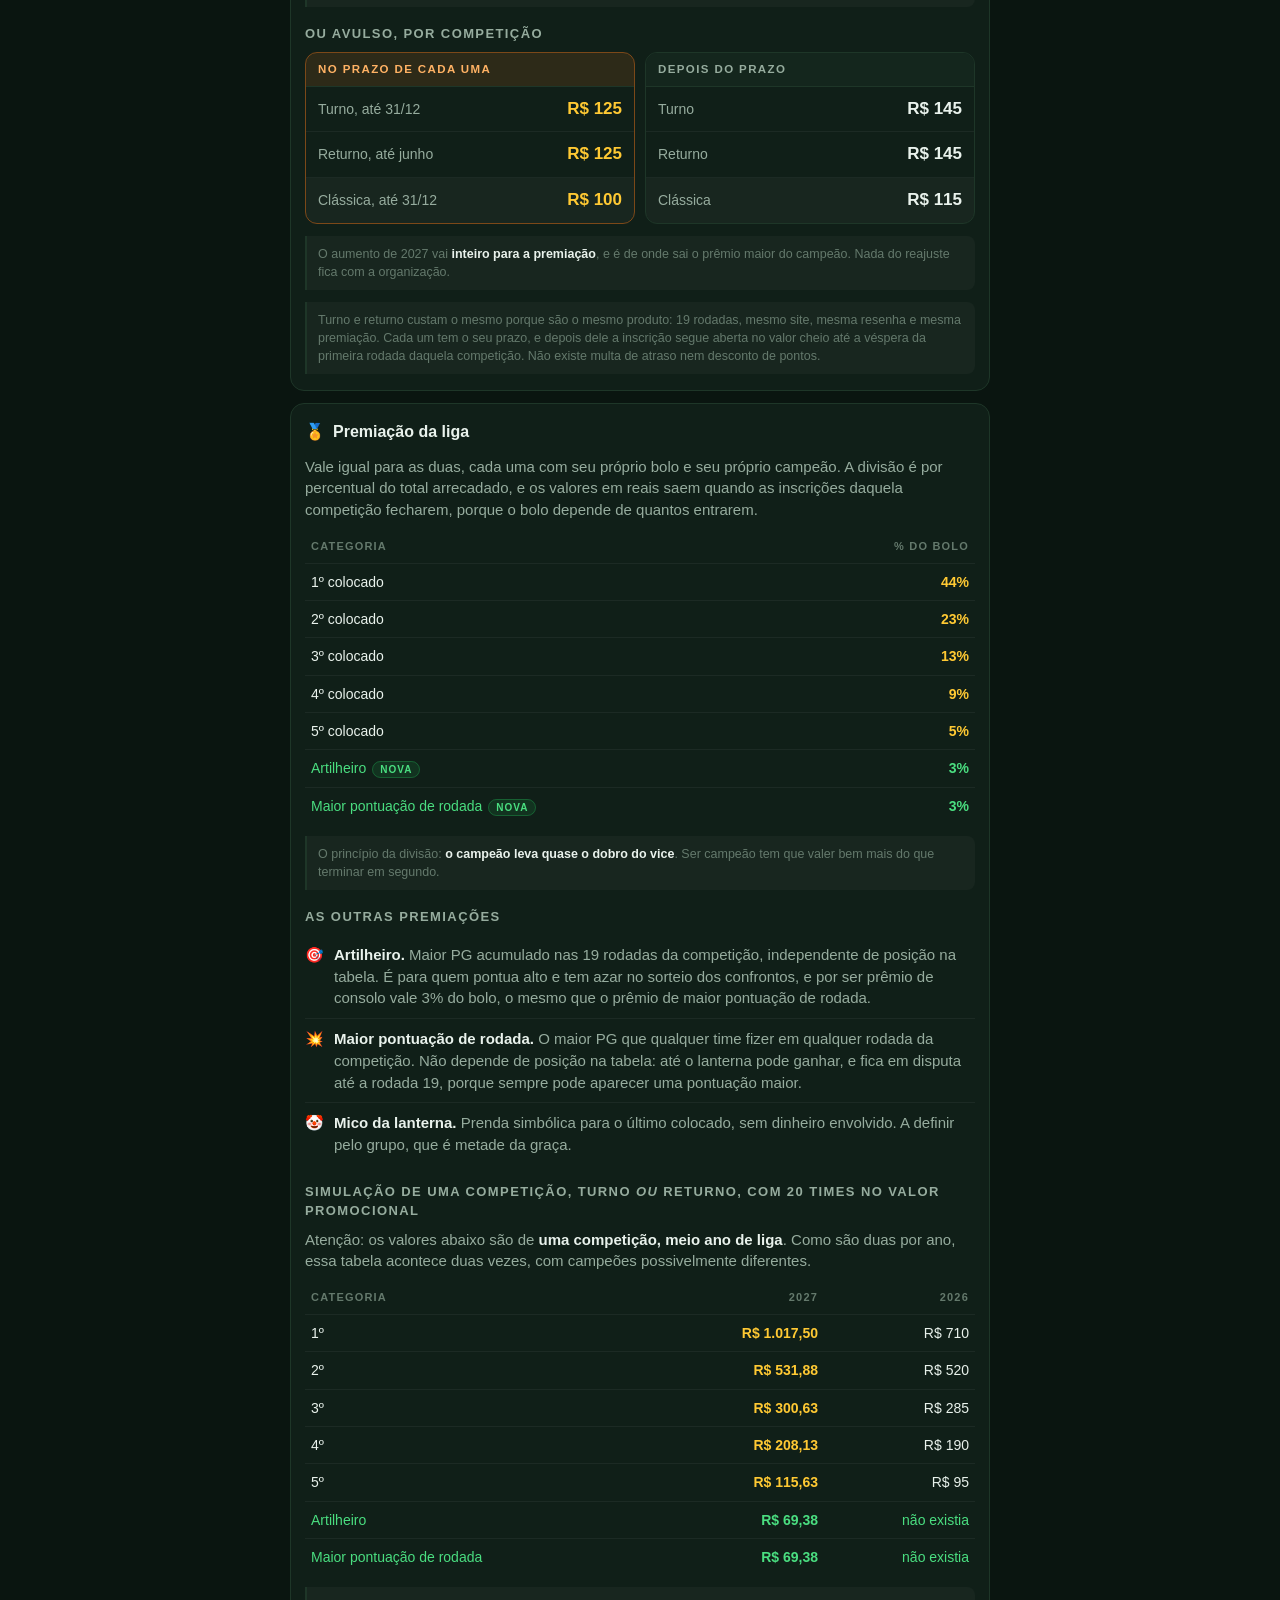
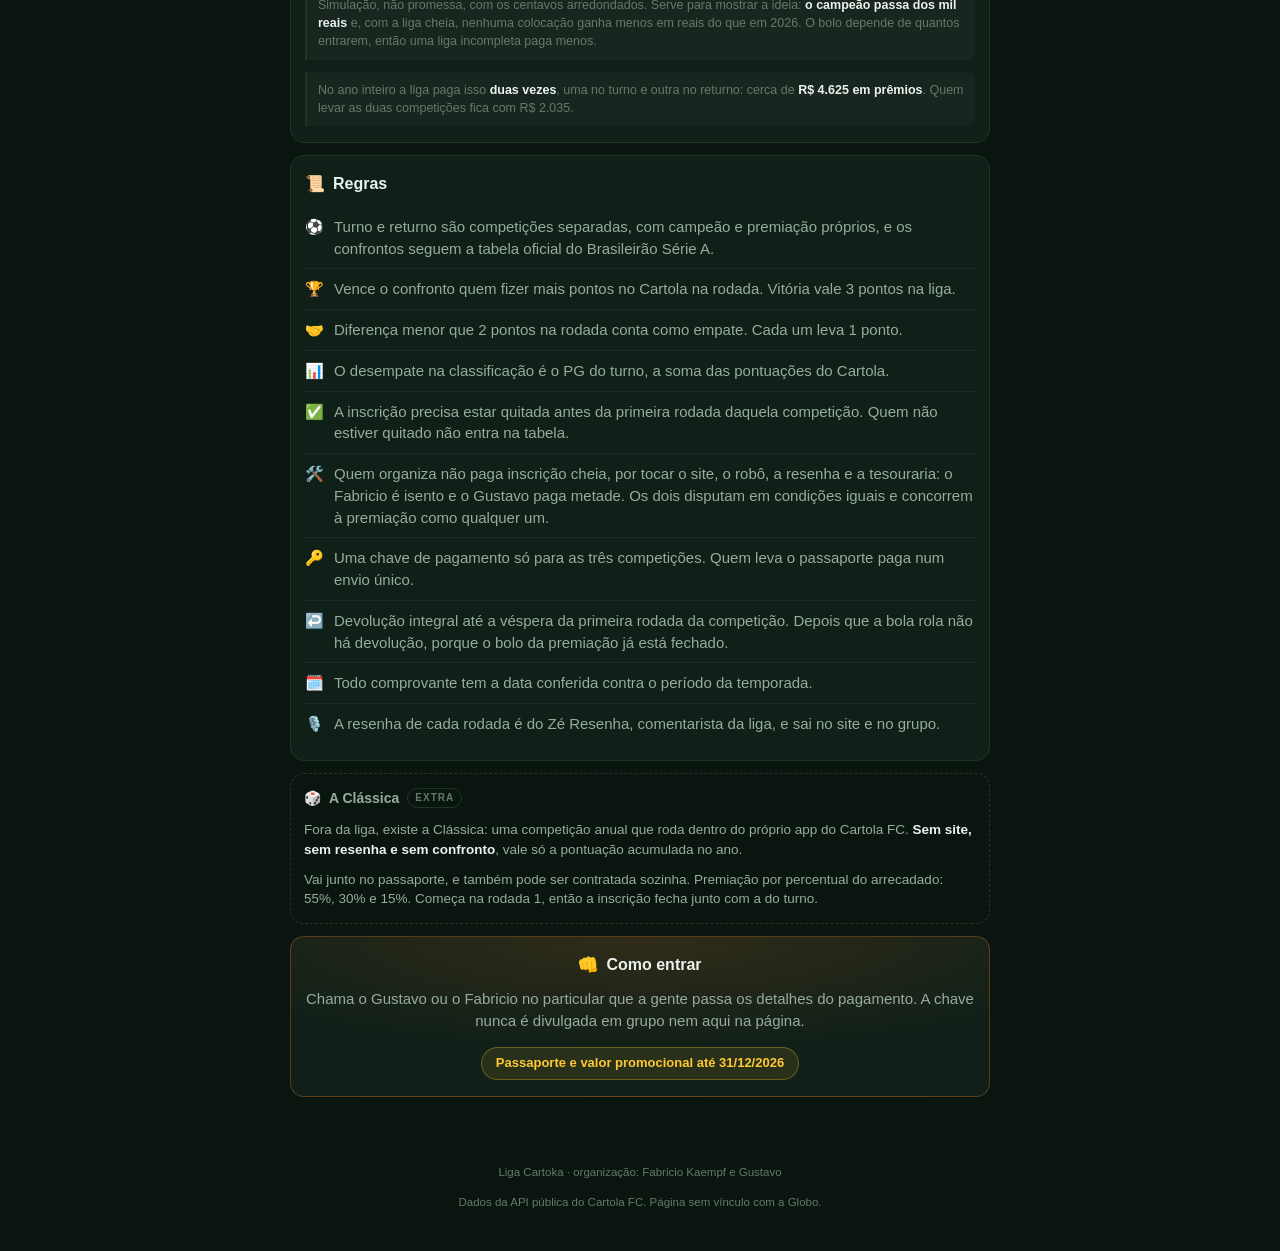
==== commit 4ecbd66f: "2027: Gustavo entra na organizacao e a premiacao e rebalanceada O Gustavo passa a constar como organ" ====
--- a/docs/temporada-2027.html
+++ b/docs/temporada-2027.html
@@ -417,7 +417,7 @@
 
   <section class="cartao">
     <h2><span aria-hidden="true">🔒</span>As 20 vagas</h2>
-    <p>A pontos corridos tem <strong>exatamente 20 vagas, e esse número não dá para mudar</strong>: é a quantidade de clubes da Série A. Cada jogador representa um clube e o confronto da rodada é o jogo real dele, então não existe 21º clube. Uma das vagas é do organizador, que é isento de inscrição, e as outras 19 são pagas. O organizador disputa em condições iguais e <strong>concorre à premiação normalmente</strong>: a isenção dispensa do pagamento, não da competição.</p>
+    <p>A pontos corridos tem <strong>exatamente 20 vagas, e esse número não dá para mudar</strong>: é a quantidade de clubes da Série A. Cada jogador representa um clube e o confronto da rodada é o jogo real dele, então não existe 21º clube. Duas vagas são da organização, o Fabricio isento e o Gustavo com meia inscrição, e as outras <strong>18 ficam em disputa</strong>. Quem organiza joga em condições iguais e <strong>concorre à premiação normalmente</strong>: a isenção dispensa do pagamento, não da competição.</p>
     <p>Para 2027 há mais gente querendo entrar do que vaga disponível. A distribuição funciona assim:</p>
     <ul class="regras">
       <li><span class="icone" aria-hidden="true">🔑</span><span><strong>Preferência de quem já joga.</strong> Quem disputou a competição em 2026 tem direito de preferência sobre a própria vaga até <strong>31/12/2026</strong>.</span></li>
@@ -473,22 +473,22 @@
         <tr><th>Categoria</th><th class="num">% do bolo</th></tr>
       </thead>
       <tbody>
-        <tr><td>1º colocado</td><td class="num"><b>45%</b></td></tr>
-        <tr><td>2º colocado</td><td class="num"><b>22%</b></td></tr>
-        <tr><td>3º colocado</td><td class="num"><b>12%</b></td></tr>
-        <tr><td>4º colocado</td><td class="num"><b>8%</b></td></tr>
+        <tr><td>1º colocado</td><td class="num"><b>44%</b></td></tr>
+        <tr><td>2º colocado</td><td class="num"><b>23%</b></td></tr>
+        <tr><td>3º colocado</td><td class="num"><b>13%</b></td></tr>
+        <tr><td>4º colocado</td><td class="num"><b>9%</b></td></tr>
         <tr><td>5º colocado</td><td class="num"><b>5%</b></td></tr>
-        <tr class="nova"><td>Artilheiro<span class="etiqueta-nova">nova</span></td><td class="num"><b>5%</b></td></tr>
+        <tr class="nova"><td>Artilheiro<span class="etiqueta-nova">nova</span></td><td class="num"><b>3%</b></td></tr>
           <tr class="nova"><td>Maior pontuação de rodada<span class="etiqueta-nova">nova</span></td><td class="num"><b>3%</b></td></tr>
       </tbody>
     </table>
     <div class="nota">
-      O princípio da divisão: <strong>o campeão leva mais do que o dobro do vice</strong>. Ser campeão tem que valer bem mais do que terminar em segundo.
+      O princípio da divisão: <strong>o campeão leva quase o dobro do vice</strong>. Ser campeão tem que valer bem mais do que terminar em segundo.
     </div>
 
     <h3>As outras premiações</h3>
     <ul class="regras">
-      <li><span class="icone" aria-hidden="true">🎯</span><span><strong>Artilheiro.</strong> Maior PG acumulado nas 19 rodadas da competição, independente de posição na tabela. É para quem pontua alto e tem azar no sorteio dos confrontos, e por ser prêmio de consolo vale o mesmo que o 5º lugar.</span></li>
+      <li><span class="icone" aria-hidden="true">🎯</span><span><strong>Artilheiro.</strong> Maior PG acumulado nas 19 rodadas da competição, independente de posição na tabela. É para quem pontua alto e tem azar no sorteio dos confrontos, e por ser prêmio de consolo vale 3% do bolo, o mesmo que o prêmio de maior pontuação de rodada.</span></li>
       <li><span class="icone" aria-hidden="true">💥</span><span><strong>Maior pontuação de rodada.</strong> O maior PG que qualquer time fizer em qualquer rodada da competição. Não depende de posição na tabela: até o lanterna pode ganhar, e fica em disputa até a rodada 19, porque sempre pode aparecer uma pontuação maior.</span></li>
       <li><span class="icone" aria-hidden="true">🤡</span><span><strong>Mico da lanterna.</strong> Prenda simbólica para o último colocado, sem dinheiro envolvido. A definir pelo grupo, que é metade da graça.</span></li>
     </ul>
@@ -500,20 +500,20 @@
         <tr><th>Categoria</th><th class="num">2027</th><th class="num">2026</th></tr>
       </thead>
       <tbody>
-        <tr><td>1º</td><td class="num"><b>R$ 1.068,75</b></td><td class="num">R$ 710</td></tr>
-        <tr><td>2º</td><td class="num"><b>R$ 522,50</b></td><td class="num">R$ 520</td></tr>
-        <tr><td>3º</td><td class="num"><b>R$ 285,00</b></td><td class="num">R$ 285</td></tr>
-        <tr><td>4º</td><td class="num"><b>R$ 190,00</b></td><td class="num">R$ 190</td></tr>
-        <tr><td>5º</td><td class="num"><b>R$ 118,75</b></td><td class="num">R$ 95</td></tr>
-        <tr class="nova"><td>Artilheiro</td><td class="num"><b>R$ 118,75</b></td><td class="num">não existia</td></tr>
-          <tr class="nova"><td>Maior pontuação de rodada</td><td class="num"><b>R$ 71,25</b></td><td class="num">não existia</td></tr>
+        <tr><td>1º</td><td class="num"><b>R$ 1.017,50</b></td><td class="num">R$ 710</td></tr>
+        <tr><td>2º</td><td class="num"><b>R$ 531,88</b></td><td class="num">R$ 520</td></tr>
+        <tr><td>3º</td><td class="num"><b>R$ 300,63</b></td><td class="num">R$ 285</td></tr>
+        <tr><td>4º</td><td class="num"><b>R$ 208,13</b></td><td class="num">R$ 190</td></tr>
+        <tr><td>5º</td><td class="num"><b>R$ 115,63</b></td><td class="num">R$ 95</td></tr>
+        <tr class="nova"><td>Artilheiro</td><td class="num"><b>R$ 69,38</b></td><td class="num">não existia</td></tr>
+        <tr class="nova"><td>Maior pontuação de rodada</td><td class="num"><b>R$ 69,38</b></td><td class="num">não existia</td></tr>
       </tbody>
     </table>
     <div class="nota">
-      Simulação, não promessa. Serve para mostrar a ideia: <strong>o campeão passa dos mil reais</strong> e, com a liga cheia, nenhuma colocação ganha menos em reais do que em 2026. O bolo depende de quantos entrarem, então uma liga incompleta paga menos.
-    </div>
-    <div class="nota">
-      No ano inteiro a liga paga isso <strong>duas vezes</strong>, uma no turno e outra no returno: cerca de <strong>R$ 4.750 em prêmios</strong>. Quem levar as duas competições fica com R$ 2.137,50.
+      Simulação, não promessa, com os centavos arredondados. Serve para mostrar a ideia: <strong>o campeão passa dos mil reais</strong> e, com a liga cheia, nenhuma colocação ganha menos em reais do que em 2026. O bolo depende de quantos entrarem, então uma liga incompleta paga menos.
+    </div>
+    <div class="nota">
+      No ano inteiro a liga paga isso <strong>duas vezes</strong>, uma no turno e outra no returno: cerca de <strong>R$ 4.625 em prêmios</strong>. Quem levar as duas competições fica com R$ 2.035.
     </div>
   </section>
 
@@ -525,7 +525,7 @@
       <li><span class="icone" aria-hidden="true">🤝</span><span>Diferença menor que 2 pontos na rodada conta como empate. Cada um leva 1 ponto.</span></li>
       <li><span class="icone" aria-hidden="true">📊</span><span>O desempate na classificação é o PG do turno, a soma das pontuações do Cartola.</span></li>
       <li><span class="icone" aria-hidden="true">✅</span><span>A inscrição precisa estar quitada antes da primeira rodada daquela competição. Quem não estiver quitado não entra na tabela.</span></li>
-      <li><span class="icone" aria-hidden="true">🛠️</span><span>O organizador é isento de inscrição, por tocar o site, o robô, a resenha e a tesouraria, e disputa em condições iguais, concorrendo à premiação como qualquer um.</span></li>
+      <li><span class="icone" aria-hidden="true">🛠️</span><span>Quem organiza não paga inscrição cheia, por tocar o site, o robô, a resenha e a tesouraria: o Fabricio é isento e o Gustavo paga metade. Os dois disputam em condições iguais e concorrem à premiação como qualquer um.</span></li>
       <li><span class="icone" aria-hidden="true">🔑</span><span>Uma chave de pagamento só para as três competições. Quem leva o passaporte paga num envio único.</span></li>
       <li><span class="icone" aria-hidden="true">↩️</span><span>Devolução integral até a véspera da primeira rodada da competição. Depois que a bola rola não há devolução, porque o bolo da premiação já está fechado.</span></li>
       <li><span class="icone" aria-hidden="true">🗓️</span><span>Todo comprovante tem a data conferida contra o período da temporada.</span></li>
@@ -548,7 +548,7 @@
 </main>
 
 <footer>
-  <p>Liga Cartoka · organização: Fabricio Kaempf</p>
+  <p>Liga Cartoka · organização: Fabricio Kaempf e Gustavo</p>
   <p>Dados da API pública do Cartola FC. Página sem vínculo com a Globo.</p>
 </footer>
 
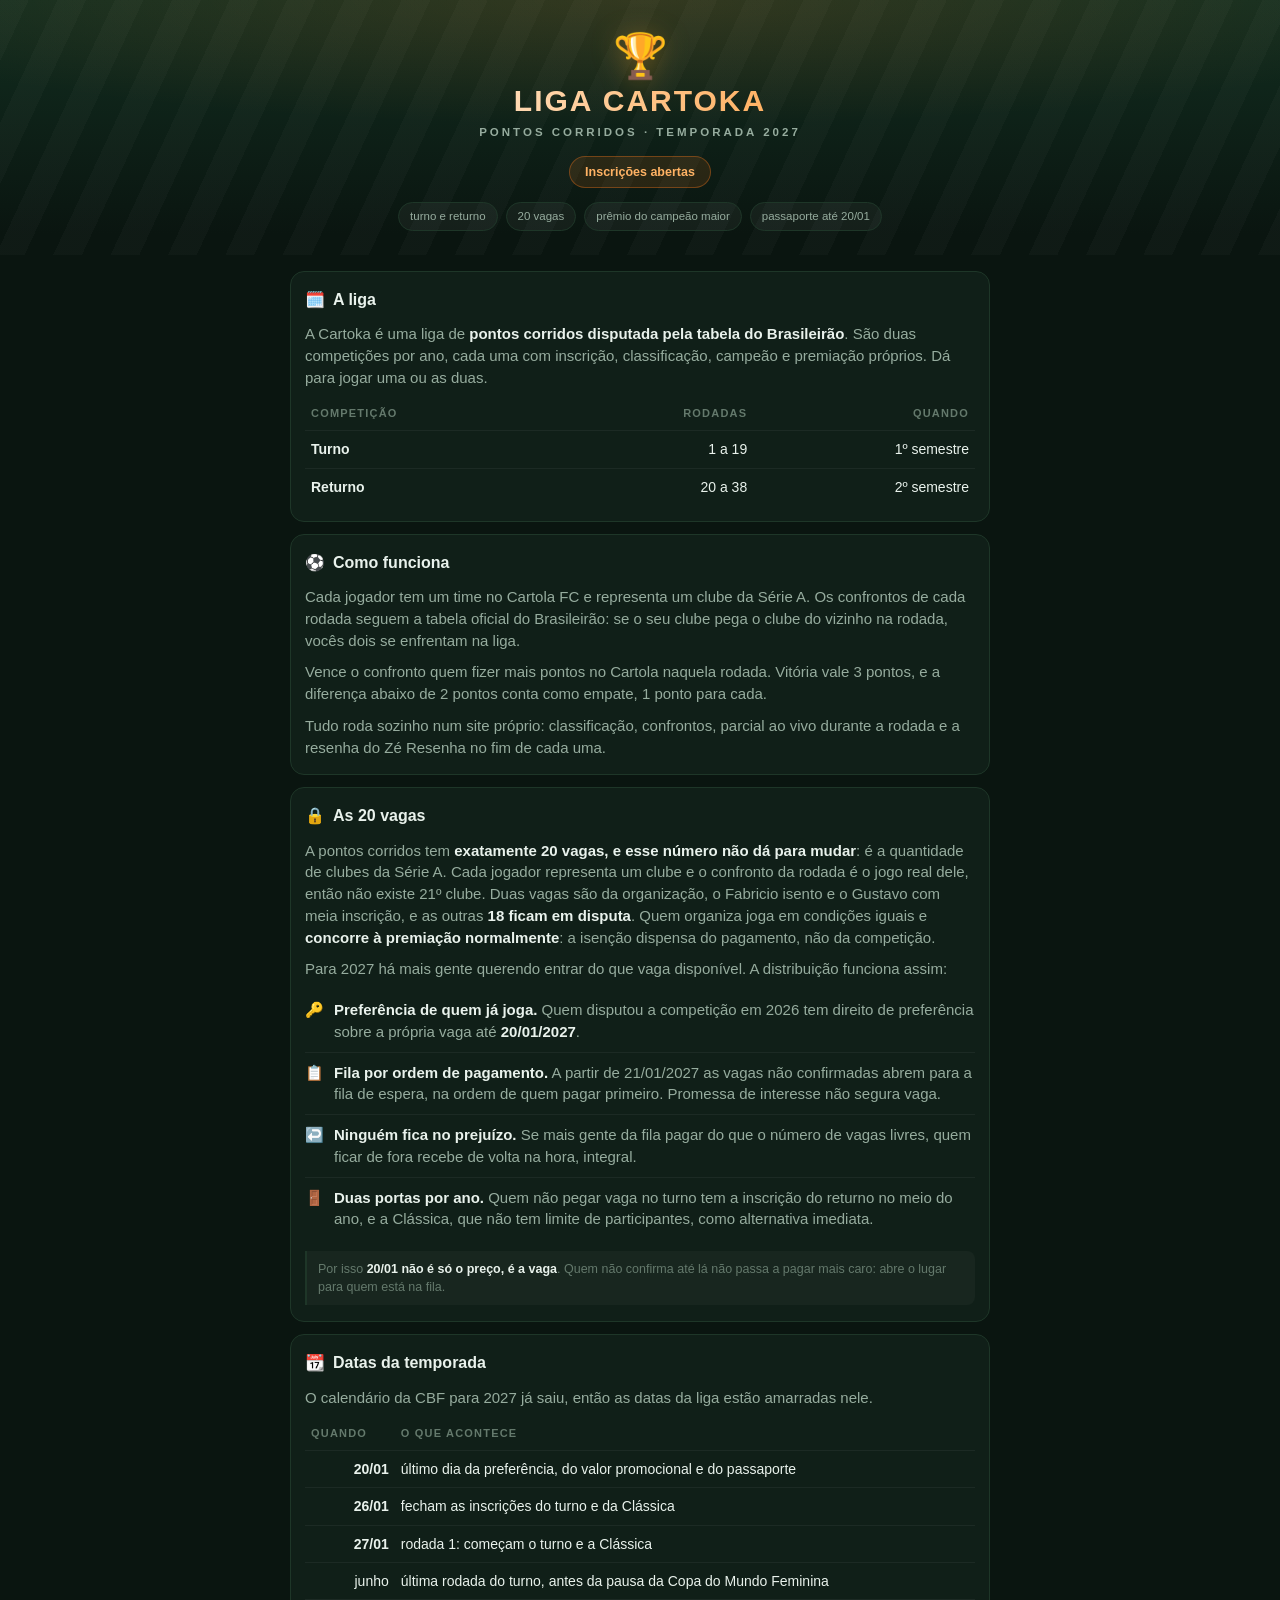
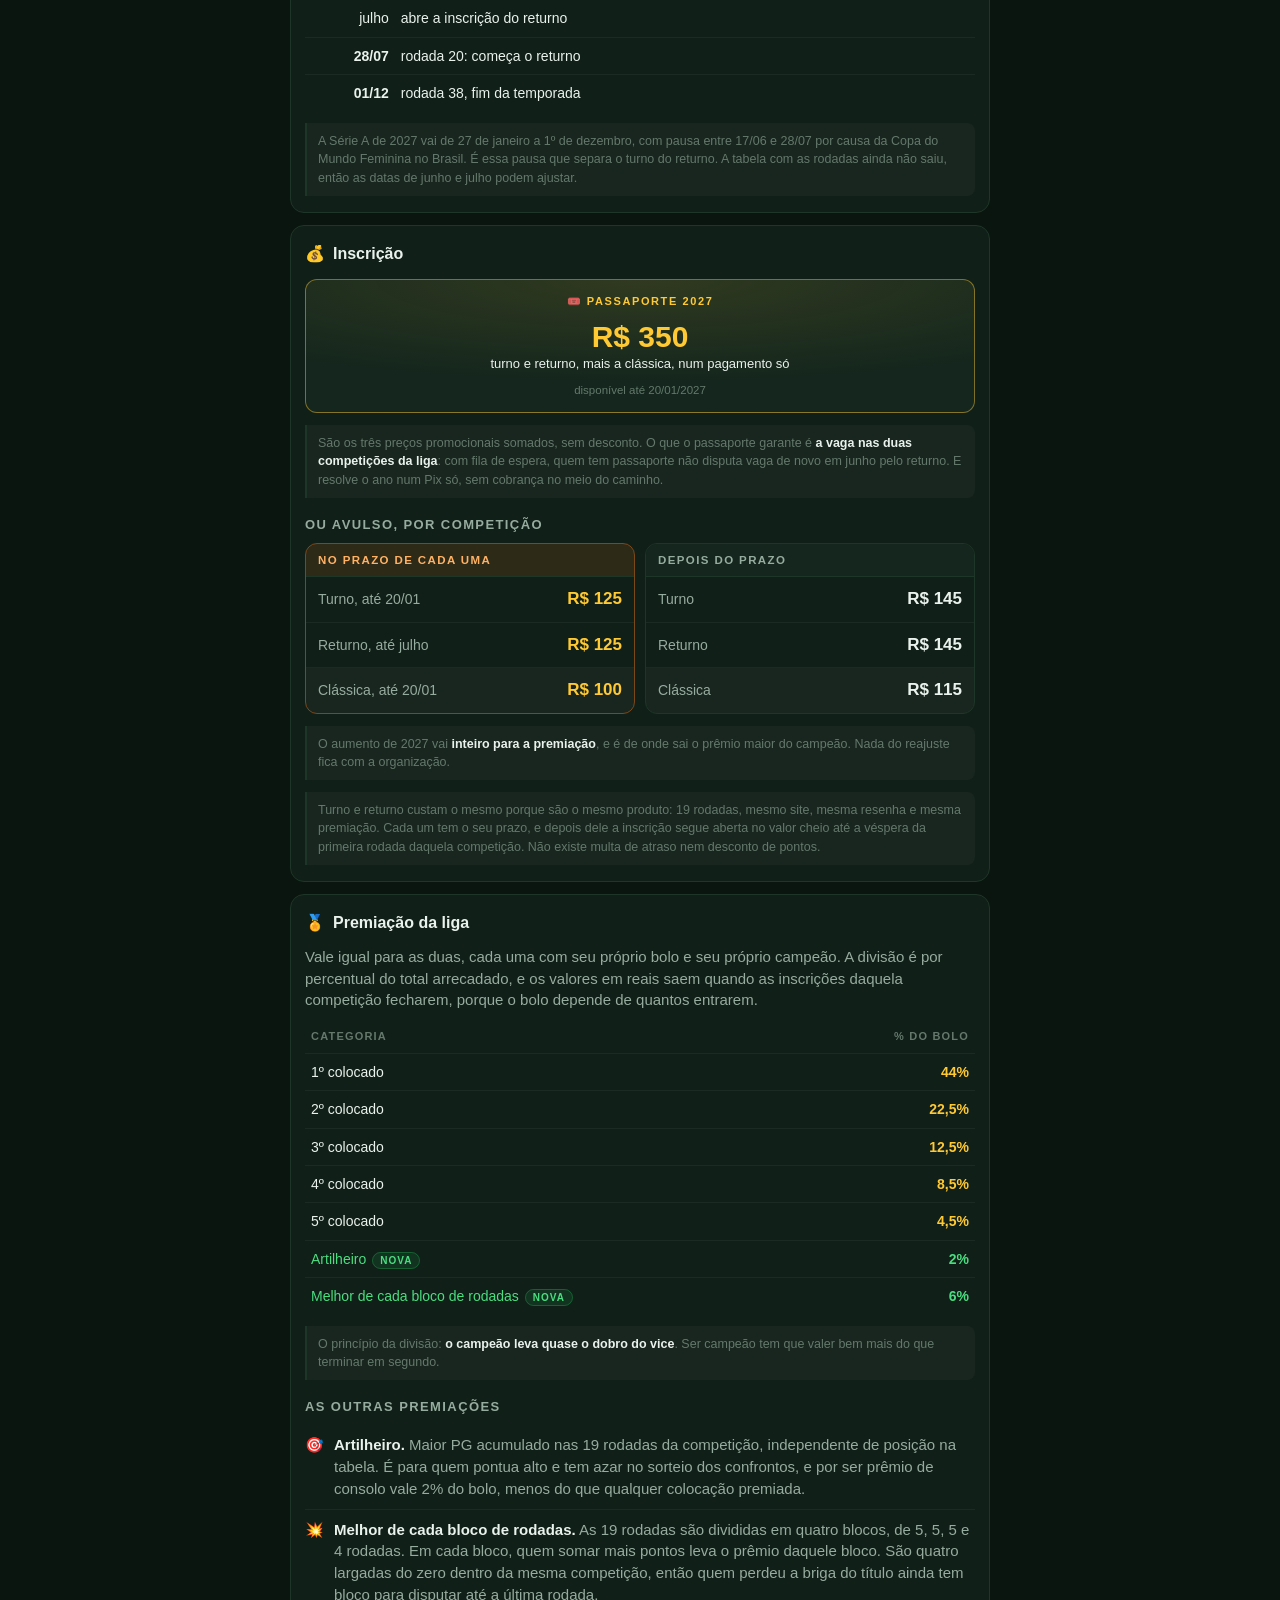
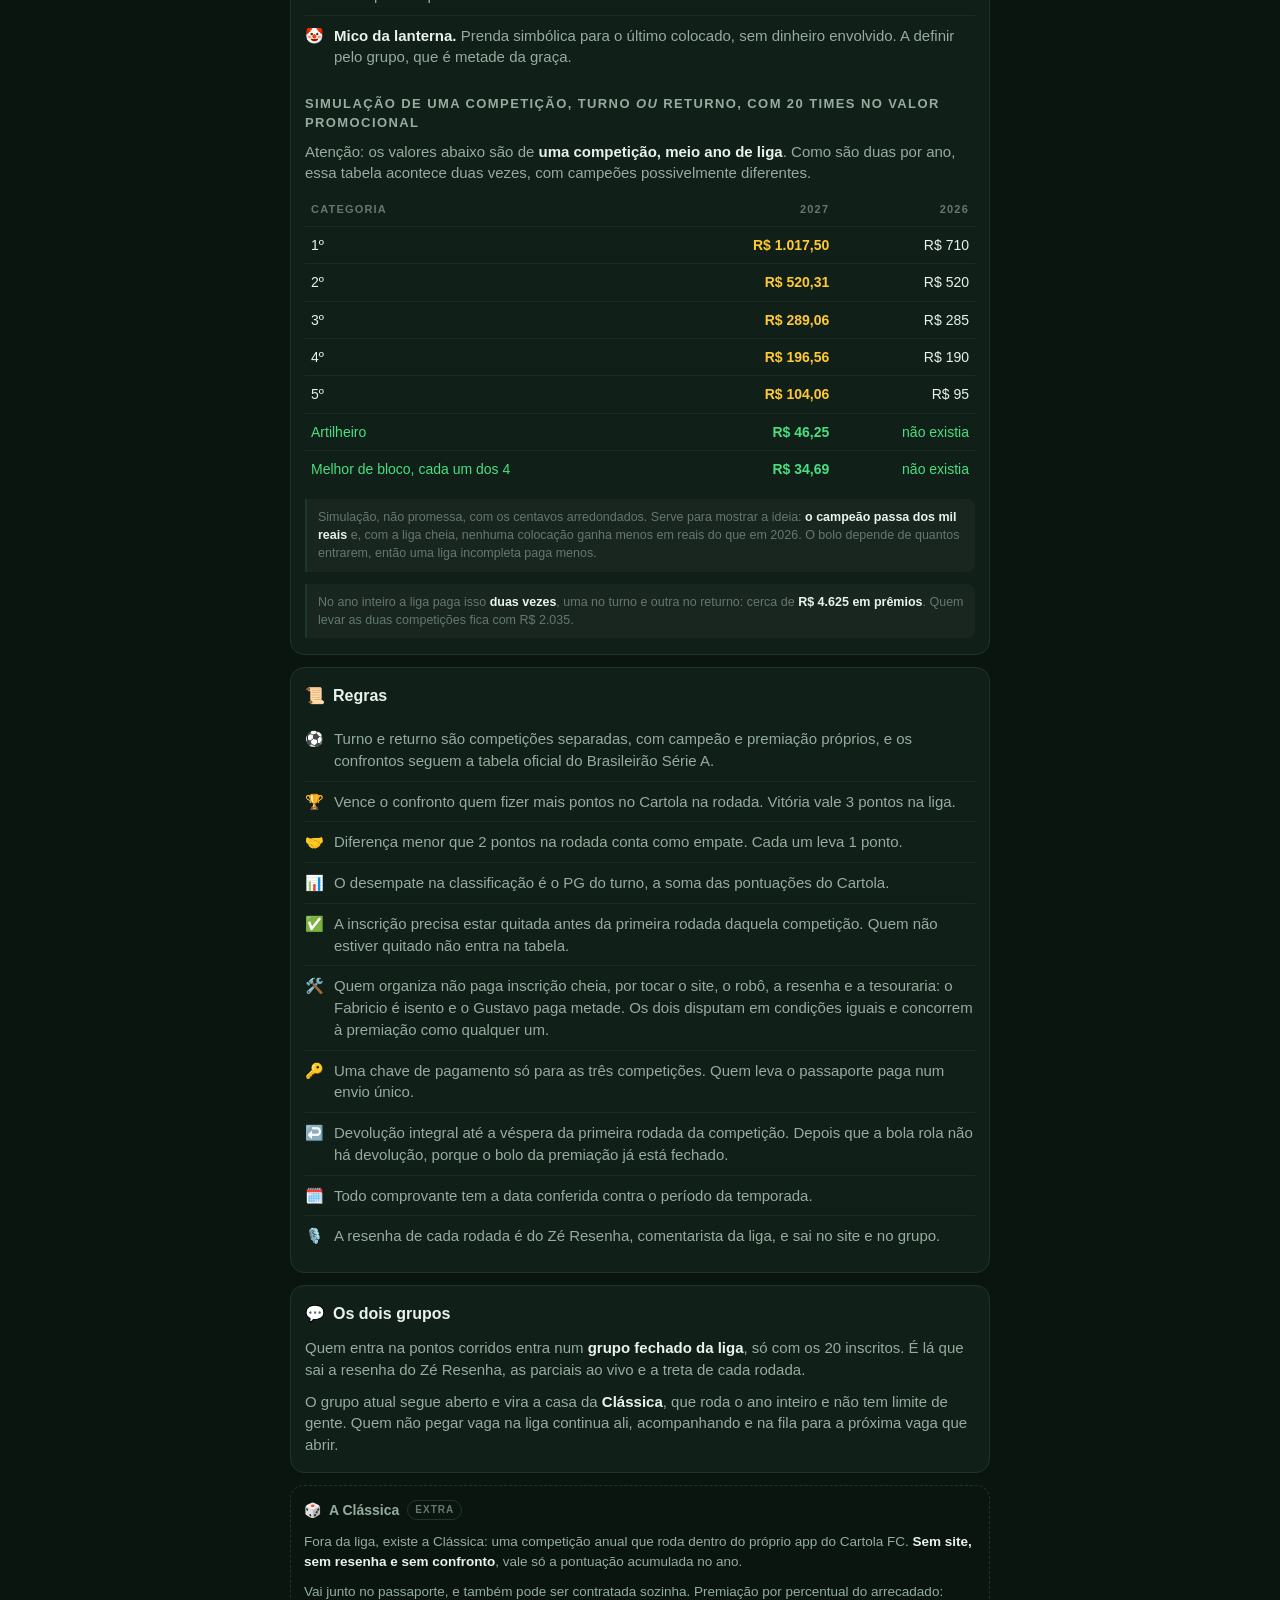
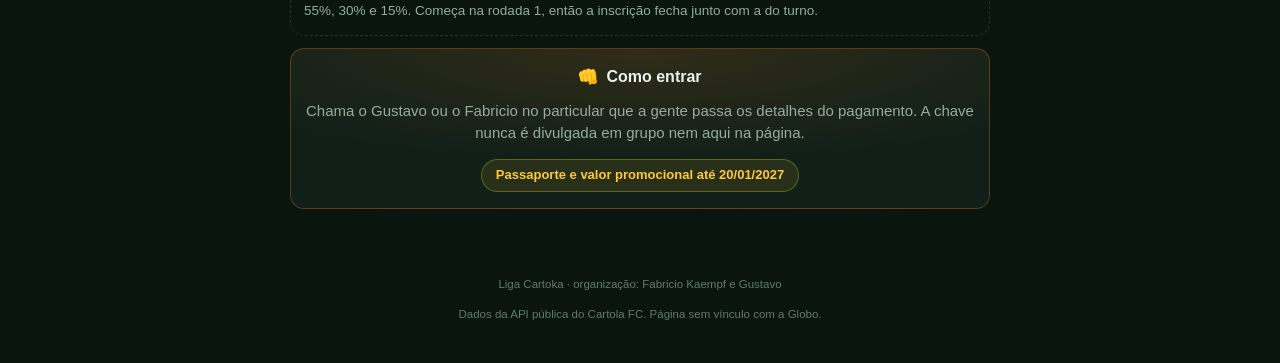
==== commit 5260e3d9: "2027: incorpora as mudancas propostas pelo Gustavo Calendario. A CBF divulgou em 09/10/2026 que a Se" ====
--- a/docs/temporada-2027.html
+++ b/docs/temporada-2027.html
@@ -388,7 +388,7 @@
     <span class="hero-chip">turno e returno</span>
     <span class="hero-chip">20 vagas</span>
     <span class="hero-chip">prêmio do campeão maior</span>
-    <span class="hero-chip">passaporte até 31/12</span>
+    <span class="hero-chip">passaporte até 20/01</span>
   </div>
 </header>
 
@@ -420,13 +420,37 @@
     <p>A pontos corridos tem <strong>exatamente 20 vagas, e esse número não dá para mudar</strong>: é a quantidade de clubes da Série A. Cada jogador representa um clube e o confronto da rodada é o jogo real dele, então não existe 21º clube. Duas vagas são da organização, o Fabricio isento e o Gustavo com meia inscrição, e as outras <strong>18 ficam em disputa</strong>. Quem organiza joga em condições iguais e <strong>concorre à premiação normalmente</strong>: a isenção dispensa do pagamento, não da competição.</p>
     <p>Para 2027 há mais gente querendo entrar do que vaga disponível. A distribuição funciona assim:</p>
     <ul class="regras">
-      <li><span class="icone" aria-hidden="true">🔑</span><span><strong>Preferência de quem já joga.</strong> Quem disputou a competição em 2026 tem direito de preferência sobre a própria vaga até <strong>31/12/2026</strong>.</span></li>
-      <li><span class="icone" aria-hidden="true">📋</span><span><strong>Fila por ordem de pagamento.</strong> Em 01/01/2027 as vagas não confirmadas abrem para a fila de espera, na ordem de quem pagar primeiro. Promessa de interesse não segura vaga.</span></li>
+      <li><span class="icone" aria-hidden="true">🔑</span><span><strong>Preferência de quem já joga.</strong> Quem disputou a competição em 2026 tem direito de preferência sobre a própria vaga até <strong>20/01/2027</strong>.</span></li>
+      <li><span class="icone" aria-hidden="true">📋</span><span><strong>Fila por ordem de pagamento.</strong> A partir de 21/01/2027 as vagas não confirmadas abrem para a fila de espera, na ordem de quem pagar primeiro. Promessa de interesse não segura vaga.</span></li>
       <li><span class="icone" aria-hidden="true">↩️</span><span><strong>Ninguém fica no prejuízo.</strong> Se mais gente da fila pagar do que o número de vagas livres, quem ficar de fora recebe de volta na hora, integral.</span></li>
       <li><span class="icone" aria-hidden="true">🚪</span><span><strong>Duas portas por ano.</strong> Quem não pegar vaga no turno tem a inscrição do returno no meio do ano, e a Clássica, que não tem limite de participantes, como alternativa imediata.</span></li>
     </ul>
     <div class="nota">
-      Por isso <strong>31/12 não é só o preço, é a vaga</strong>. Quem não confirma até lá não passa a pagar mais caro: abre o lugar para quem está na fila.
+      Por isso <strong>20/01 não é só o preço, é a vaga</strong>. Quem não confirma até lá não passa a pagar mais caro: abre o lugar para quem está na fila.
+    </div>
+  </section>
+
+  <section class="cartao">
+    <h2><span aria-hidden="true">📆</span>Datas da temporada</h2>
+    <p>O calendário da CBF para 2027 já saiu, então as datas da liga estão amarradas nele.</p>
+    <div class="tab-wrap">
+      <table>
+        <thead>
+          <tr><th>Quando</th><th>O que acontece</th></tr>
+        </thead>
+        <tbody>
+          <tr><td class="num"><strong>20/01</strong></td><td>último dia da preferência, do valor promocional e do passaporte</td></tr>
+          <tr><td class="num"><strong>26/01</strong></td><td>fecham as inscrições do turno e da Clássica</td></tr>
+          <tr><td class="num"><strong>27/01</strong></td><td>rodada 1: começam o turno e a Clássica</td></tr>
+          <tr><td class="num">junho</td><td>última rodada do turno, antes da pausa da Copa do Mundo Feminina</td></tr>
+          <tr><td class="num">julho</td><td>abre a inscrição do returno</td></tr>
+          <tr><td class="num"><strong>28/07</strong></td><td>rodada 20: começa o returno</td></tr>
+          <tr><td class="num"><strong>01/12</strong></td><td>rodada 38, fim da temporada</td></tr>
+        </tbody>
+      </table>
+    </div>
+    <div class="nota">
+      A Série A de 2027 vai de 27 de janeiro a 1º de dezembro, com pausa entre 17/06 e 28/07 por causa da Copa do Mundo Feminina no Brasil. É essa pausa que separa o turno do returno. A tabela com as rodadas ainda não saiu, então as datas de junho e julho podem ajustar.
     </div>
   </section>
 
@@ -436,7 +460,7 @@
       <p class="etiqueta">🎟️ Passaporte 2027</p>
       <p class="preco">R$ 350</p>
       <p class="cobre">turno e returno, mais a clássica, num pagamento só</p>
-      <p class="ate">disponível até 31/12/2026</p>
+      <p class="ate">disponível até 20/01/2027</p>
     </div>
     <div class="nota">
       São os três preços promocionais somados, sem desconto. O que o passaporte garante é <strong>a vaga nas duas competições da liga</strong>: com fila de espera, quem tem passaporte não disputa vaga de novo em junho pelo returno. E resolve o ano num Pix só, sem cobrança no meio do caminho.
@@ -446,9 +470,9 @@
     <div class="valores">
       <div class="faixa promo">
         <div class="faixa-topo">no prazo de cada uma</div>
-        <div class="linha-valor"><span>Turno, até 31/12</span><b>R$ 125</b></div>
-        <div class="linha-valor"><span>Returno, até junho</span><b>R$ 125</b></div>
-        <div class="linha-valor destaque-combo"><span>Clássica, até 31/12</span><b>R$ 100</b></div>
+        <div class="linha-valor"><span>Turno, até 20/01</span><b>R$ 125</b></div>
+        <div class="linha-valor"><span>Returno, até julho</span><b>R$ 125</b></div>
+        <div class="linha-valor destaque-combo"><span>Clássica, até 20/01</span><b>R$ 100</b></div>
       </div>
       <div class="faixa">
         <div class="faixa-topo">depois do prazo</div>
@@ -474,12 +498,12 @@
       </thead>
       <tbody>
         <tr><td>1º colocado</td><td class="num"><b>44%</b></td></tr>
-        <tr><td>2º colocado</td><td class="num"><b>23%</b></td></tr>
-        <tr><td>3º colocado</td><td class="num"><b>13%</b></td></tr>
-        <tr><td>4º colocado</td><td class="num"><b>9%</b></td></tr>
-        <tr><td>5º colocado</td><td class="num"><b>5%</b></td></tr>
-        <tr class="nova"><td>Artilheiro<span class="etiqueta-nova">nova</span></td><td class="num"><b>3%</b></td></tr>
-          <tr class="nova"><td>Maior pontuação de rodada<span class="etiqueta-nova">nova</span></td><td class="num"><b>3%</b></td></tr>
+        <tr><td>2º colocado</td><td class="num"><b>22,5%</b></td></tr>
+        <tr><td>3º colocado</td><td class="num"><b>12,5%</b></td></tr>
+        <tr><td>4º colocado</td><td class="num"><b>8,5%</b></td></tr>
+        <tr><td>5º colocado</td><td class="num"><b>4,5%</b></td></tr>
+        <tr class="nova"><td>Artilheiro<span class="etiqueta-nova">nova</span></td><td class="num"><b>2%</b></td></tr>
+          <tr class="nova"><td>Melhor de cada bloco de rodadas<span class="etiqueta-nova">nova</span></td><td class="num"><b>6%</b></td></tr>
       </tbody>
     </table>
     <div class="nota">
@@ -488,8 +512,8 @@
 
     <h3>As outras premiações</h3>
     <ul class="regras">
-      <li><span class="icone" aria-hidden="true">🎯</span><span><strong>Artilheiro.</strong> Maior PG acumulado nas 19 rodadas da competição, independente de posição na tabela. É para quem pontua alto e tem azar no sorteio dos confrontos, e por ser prêmio de consolo vale 3% do bolo, o mesmo que o prêmio de maior pontuação de rodada.</span></li>
-      <li><span class="icone" aria-hidden="true">💥</span><span><strong>Maior pontuação de rodada.</strong> O maior PG que qualquer time fizer em qualquer rodada da competição. Não depende de posição na tabela: até o lanterna pode ganhar, e fica em disputa até a rodada 19, porque sempre pode aparecer uma pontuação maior.</span></li>
+      <li><span class="icone" aria-hidden="true">🎯</span><span><strong>Artilheiro.</strong> Maior PG acumulado nas 19 rodadas da competição, independente de posição na tabela. É para quem pontua alto e tem azar no sorteio dos confrontos, e por ser prêmio de consolo vale 2% do bolo, menos do que qualquer colocação premiada.</span></li>
+      <li><span class="icone" aria-hidden="true">💥</span><span><strong>Melhor de cada bloco de rodadas.</strong> As 19 rodadas são divididas em quatro blocos, de 5, 5, 5 e 4 rodadas. Em cada bloco, quem somar mais pontos leva o prêmio daquele bloco. São quatro largadas do zero dentro da mesma competição, então quem perdeu a briga do título ainda tem bloco para disputar até a última rodada.</span></li>
       <li><span class="icone" aria-hidden="true">🤡</span><span><strong>Mico da lanterna.</strong> Prenda simbólica para o último colocado, sem dinheiro envolvido. A definir pelo grupo, que é metade da graça.</span></li>
     </ul>
 
@@ -501,12 +525,12 @@
       </thead>
       <tbody>
         <tr><td>1º</td><td class="num"><b>R$ 1.017,50</b></td><td class="num">R$ 710</td></tr>
-        <tr><td>2º</td><td class="num"><b>R$ 531,88</b></td><td class="num">R$ 520</td></tr>
-        <tr><td>3º</td><td class="num"><b>R$ 300,63</b></td><td class="num">R$ 285</td></tr>
-        <tr><td>4º</td><td class="num"><b>R$ 208,13</b></td><td class="num">R$ 190</td></tr>
-        <tr><td>5º</td><td class="num"><b>R$ 115,63</b></td><td class="num">R$ 95</td></tr>
-        <tr class="nova"><td>Artilheiro</td><td class="num"><b>R$ 69,38</b></td><td class="num">não existia</td></tr>
-        <tr class="nova"><td>Maior pontuação de rodada</td><td class="num"><b>R$ 69,38</b></td><td class="num">não existia</td></tr>
+        <tr><td>2º</td><td class="num"><b>R$ 520,31</b></td><td class="num">R$ 520</td></tr>
+        <tr><td>3º</td><td class="num"><b>R$ 289,06</b></td><td class="num">R$ 285</td></tr>
+        <tr><td>4º</td><td class="num"><b>R$ 196,56</b></td><td class="num">R$ 190</td></tr>
+        <tr><td>5º</td><td class="num"><b>R$ 104,06</b></td><td class="num">R$ 95</td></tr>
+        <tr class="nova"><td>Artilheiro</td><td class="num"><b>R$ 46,25</b></td><td class="num">não existia</td></tr>
+        <tr class="nova"><td>Melhor de bloco, cada um dos 4</td><td class="num"><b>R$ 34,69</b></td><td class="num">não existia</td></tr>
       </tbody>
     </table>
     <div class="nota">
@@ -533,6 +557,12 @@
     </ul>
   </section>
 
+  <section class="cartao">
+    <h2><span aria-hidden="true">💬</span>Os dois grupos</h2>
+    <p>Quem entra na pontos corridos entra num <strong>grupo fechado da liga</strong>, só com os 20 inscritos. É lá que sai a resenha do Zé Resenha, as parciais ao vivo e a treta de cada rodada.</p>
+    <p>O grupo atual segue aberto e vira a casa da <strong>Clássica</strong>, que roda o ano inteiro e não tem limite de gente. Quem não pegar vaga na liga continua ali, acompanhando e na fila para a próxima vaga que abrir.</p>
+  </section>
+
   <section class="cartao secundaria">
     <h2><span aria-hidden="true">🎲</span>A Clássica <span class="etiqueta-extra">extra</span></h2>
     <p>Fora da liga, existe a Clássica: uma competição anual que roda dentro do próprio app do Cartola FC. <strong>Sem site, sem resenha e sem confronto</strong>, vale só a pontuação acumulada no ano.</p>
@@ -542,7 +572,7 @@
   <section class="cartao chamada">
     <h2><span aria-hidden="true">👊</span>Como entrar</h2>
     <p>Chama o Gustavo ou o Fabricio no particular que a gente passa os detalhes do pagamento. A chave nunca é divulgada em grupo nem aqui na página.</p>
-    <p class="prazo">Passaporte e valor promocional até 31/12/2026</p>
+    <p class="prazo">Passaporte e valor promocional até 20/01/2027</p>
   </section>
 
 </main>
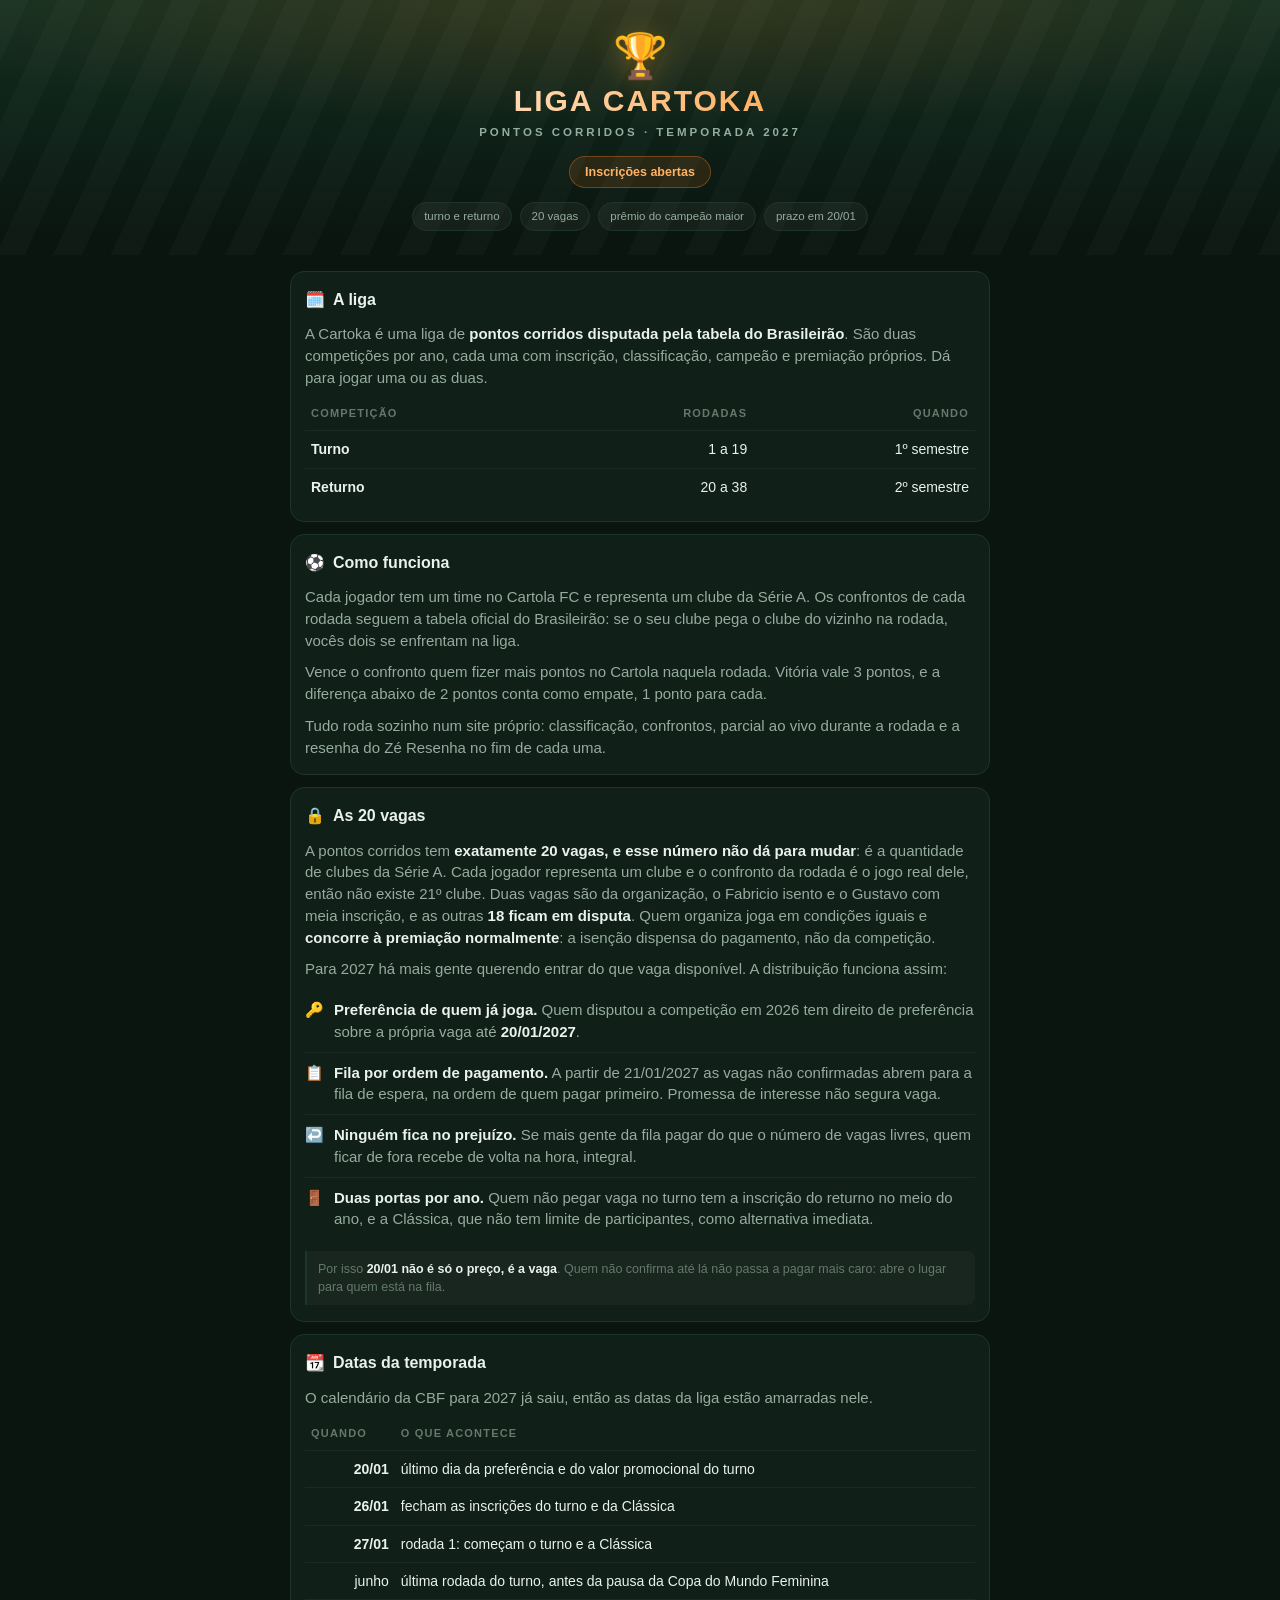
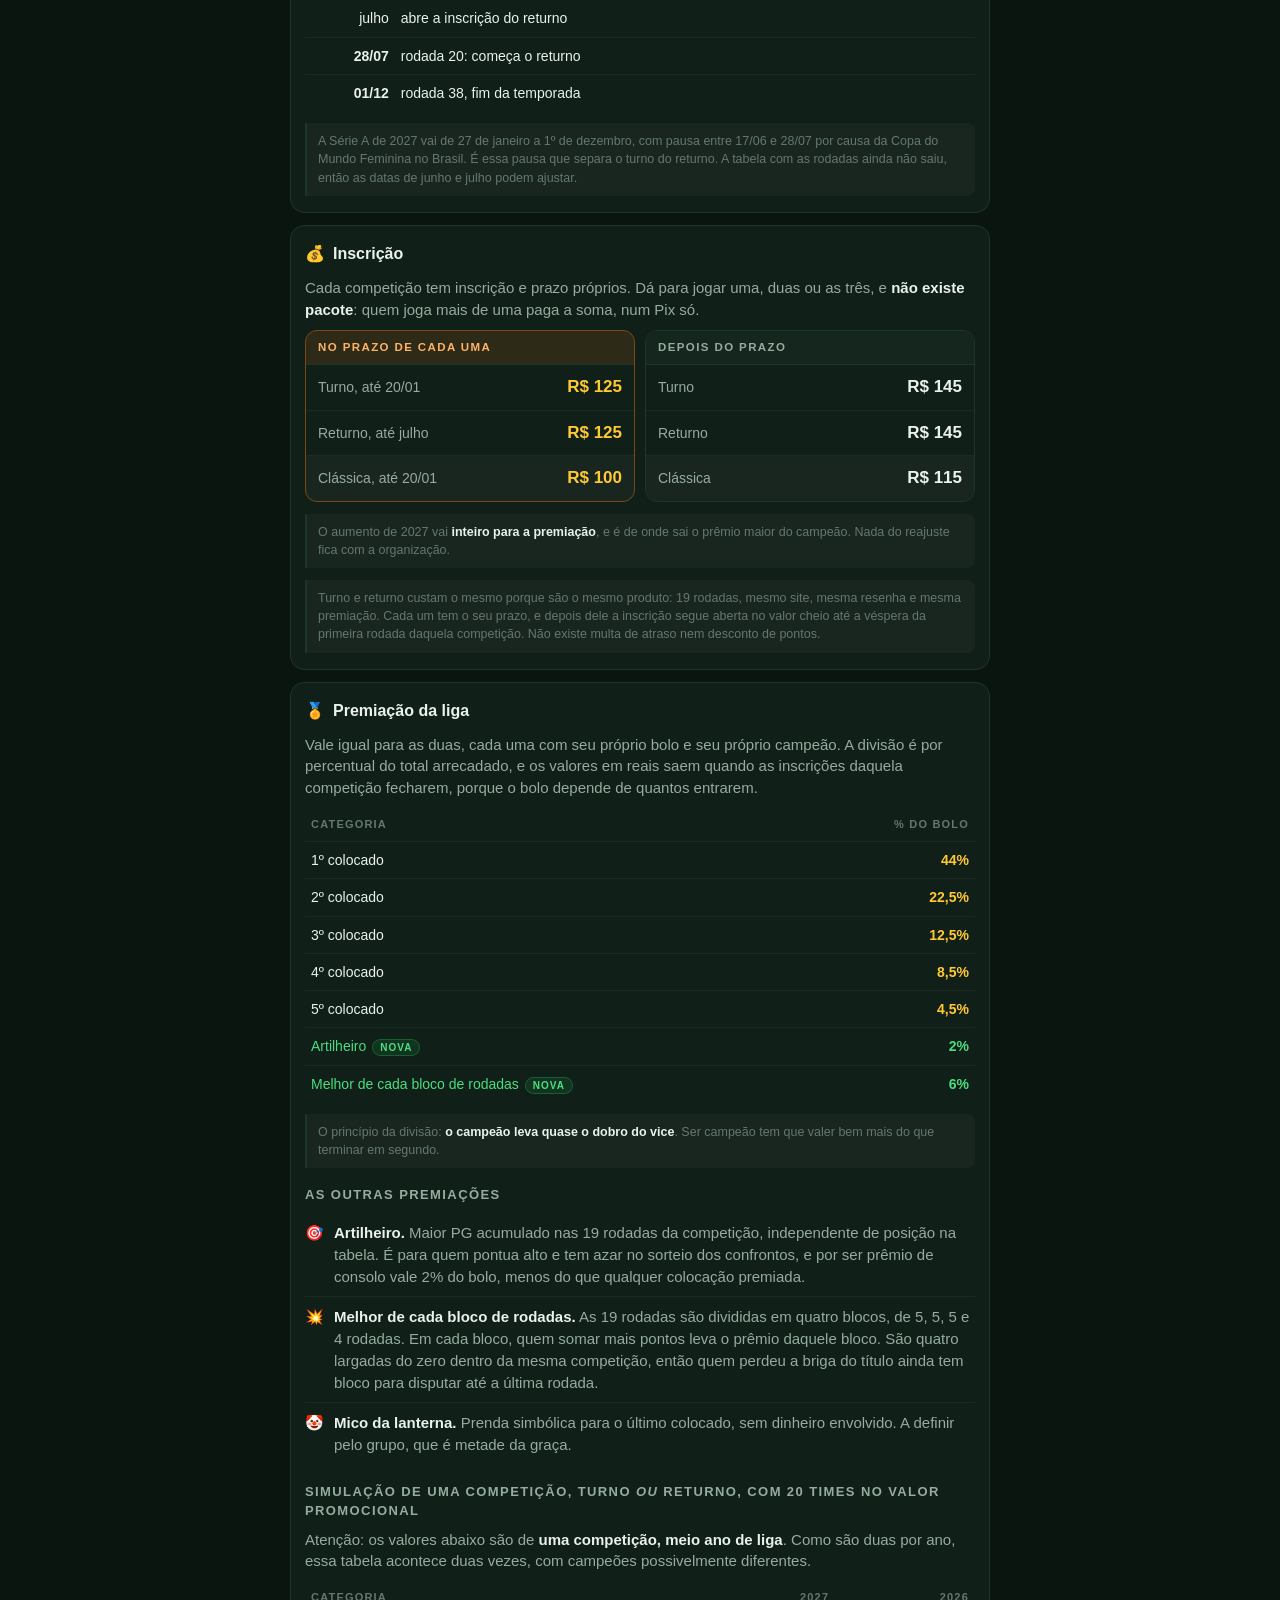
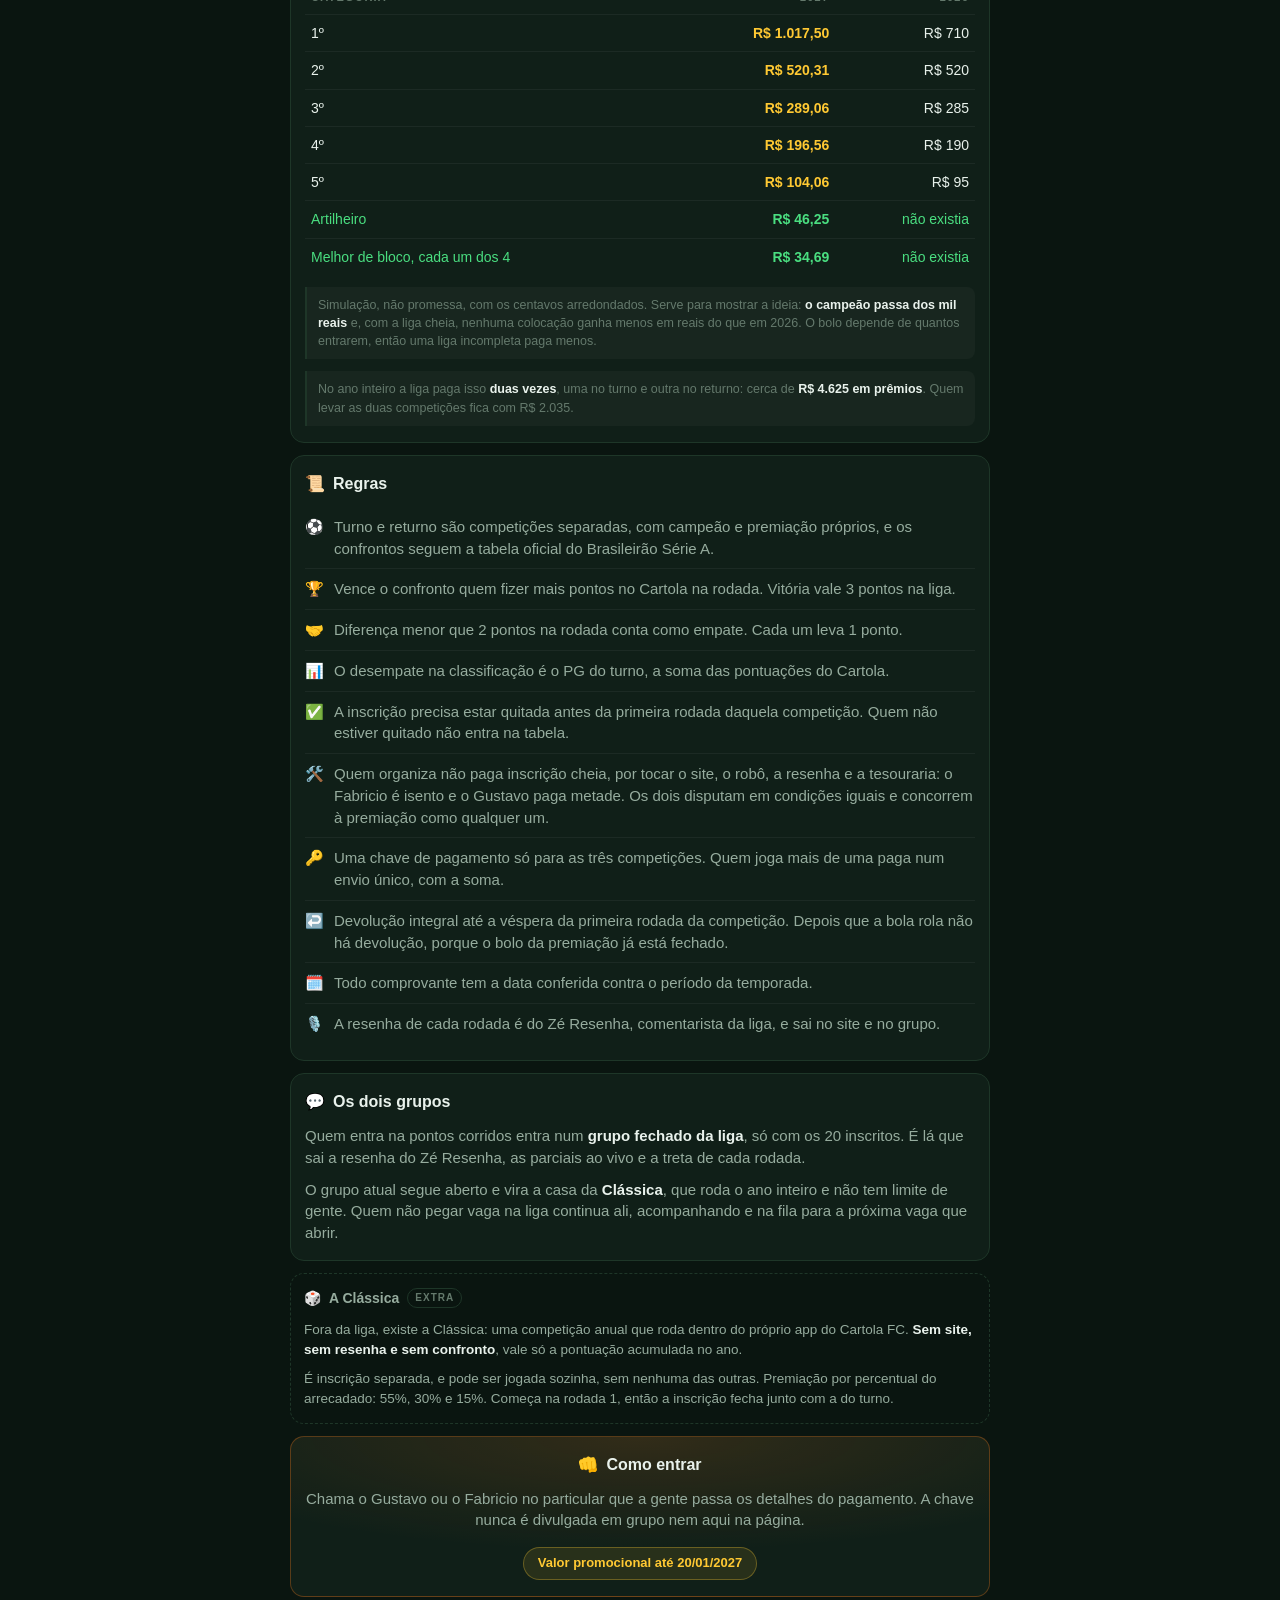
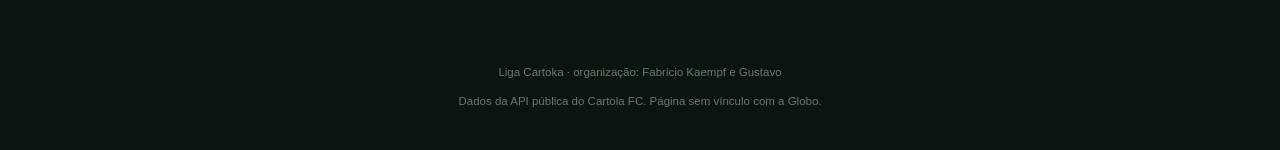
==== commit eb4d632e: "2027: acaba o passaporte, cada competicao se vende sozinha Remove o passaporte anual de R$ 350 dos q" ====
--- a/docs/temporada-2027.html
+++ b/docs/temporada-2027.html
@@ -321,47 +321,6 @@
   padding: 6px 14px;
 }
 
-/* Passaporte */
-
-.passaporte {
-  border: 1px solid rgba(255, 201, 51, 0.45);
-  border-radius: 12px;
-  background:
-    radial-gradient(130% 120% at 50% 0%, rgba(255, 201, 51, 0.12), transparent 65%),
-    var(--carta-clara);
-  padding: 14px;
-  margin-top: 14px;
-  text-align: center;
-}
-
-.passaporte .etiqueta {
-  font-size: 11px;
-  font-weight: 800;
-  text-transform: uppercase;
-  letter-spacing: 1.6px;
-  color: var(--amarelo);
-}
-
-.passaporte .preco {
-  font-size: 30px;
-  font-weight: 900;
-  line-height: 1.1;
-  margin: 6px 0 2px;
-  color: var(--amarelo);
-}
-
-.passaporte .cobre {
-  font-size: 13px;
-  color: var(--texto);
-  margin: 0 0 8px;
-}
-
-.passaporte .ate {
-  font-size: 11.5px;
-  color: var(--texto-apagado);
-  margin: 0;
-}
-
 footer {
   text-align: center;
   padding: 18px 14px 28px;
@@ -388,7 +347,7 @@
     <span class="hero-chip">turno e returno</span>
     <span class="hero-chip">20 vagas</span>
     <span class="hero-chip">prêmio do campeão maior</span>
-    <span class="hero-chip">passaporte até 20/01</span>
+    <span class="hero-chip">prazo em 20/01</span>
   </div>
 </header>
 
@@ -439,7 +398,7 @@
           <tr><th>Quando</th><th>O que acontece</th></tr>
         </thead>
         <tbody>
-          <tr><td class="num"><strong>20/01</strong></td><td>último dia da preferência, do valor promocional e do passaporte</td></tr>
+          <tr><td class="num"><strong>20/01</strong></td><td>último dia da preferência e do valor promocional do turno</td></tr>
           <tr><td class="num"><strong>26/01</strong></td><td>fecham as inscrições do turno e da Clássica</td></tr>
           <tr><td class="num"><strong>27/01</strong></td><td>rodada 1: começam o turno e a Clássica</td></tr>
           <tr><td class="num">junho</td><td>última rodada do turno, antes da pausa da Copa do Mundo Feminina</td></tr>
@@ -456,17 +415,7 @@
 
   <section class="cartao">
     <h2><span aria-hidden="true">💰</span>Inscrição</h2>
-    <div class="passaporte">
-      <p class="etiqueta">🎟️ Passaporte 2027</p>
-      <p class="preco">R$ 350</p>
-      <p class="cobre">turno e returno, mais a clássica, num pagamento só</p>
-      <p class="ate">disponível até 20/01/2027</p>
-    </div>
-    <div class="nota">
-      São os três preços promocionais somados, sem desconto. O que o passaporte garante é <strong>a vaga nas duas competições da liga</strong>: com fila de espera, quem tem passaporte não disputa vaga de novo em junho pelo returno. E resolve o ano num Pix só, sem cobrança no meio do caminho.
-    </div>
-
-    <h3>Ou avulso, por competição</h3>
+    <p>Cada competição tem inscrição e prazo próprios. Dá para jogar uma, duas ou as três, e <strong>não existe pacote</strong>: quem joga mais de uma paga a soma, num Pix só.</p>
     <div class="valores">
       <div class="faixa promo">
         <div class="faixa-topo">no prazo de cada uma</div>
@@ -550,7 +499,7 @@
       <li><span class="icone" aria-hidden="true">📊</span><span>O desempate na classificação é o PG do turno, a soma das pontuações do Cartola.</span></li>
       <li><span class="icone" aria-hidden="true">✅</span><span>A inscrição precisa estar quitada antes da primeira rodada daquela competição. Quem não estiver quitado não entra na tabela.</span></li>
       <li><span class="icone" aria-hidden="true">🛠️</span><span>Quem organiza não paga inscrição cheia, por tocar o site, o robô, a resenha e a tesouraria: o Fabricio é isento e o Gustavo paga metade. Os dois disputam em condições iguais e concorrem à premiação como qualquer um.</span></li>
-      <li><span class="icone" aria-hidden="true">🔑</span><span>Uma chave de pagamento só para as três competições. Quem leva o passaporte paga num envio único.</span></li>
+      <li><span class="icone" aria-hidden="true">🔑</span><span>Uma chave de pagamento só para as três competições. Quem joga mais de uma paga num envio único, com a soma.</span></li>
       <li><span class="icone" aria-hidden="true">↩️</span><span>Devolução integral até a véspera da primeira rodada da competição. Depois que a bola rola não há devolução, porque o bolo da premiação já está fechado.</span></li>
       <li><span class="icone" aria-hidden="true">🗓️</span><span>Todo comprovante tem a data conferida contra o período da temporada.</span></li>
       <li><span class="icone" aria-hidden="true">🎙️</span><span>A resenha de cada rodada é do Zé Resenha, comentarista da liga, e sai no site e no grupo.</span></li>
@@ -566,13 +515,13 @@
   <section class="cartao secundaria">
     <h2><span aria-hidden="true">🎲</span>A Clássica <span class="etiqueta-extra">extra</span></h2>
     <p>Fora da liga, existe a Clássica: uma competição anual que roda dentro do próprio app do Cartola FC. <strong>Sem site, sem resenha e sem confronto</strong>, vale só a pontuação acumulada no ano.</p>
-    <p>Vai junto no passaporte, e também pode ser contratada sozinha. Premiação por percentual do arrecadado: 55%, 30% e 15%. Começa na rodada 1, então a inscrição fecha junto com a do turno.</p>
+    <p>É inscrição separada, e pode ser jogada sozinha, sem nenhuma das outras. Premiação por percentual do arrecadado: 55%, 30% e 15%. Começa na rodada 1, então a inscrição fecha junto com a do turno.</p>
   </section>
 
   <section class="cartao chamada">
     <h2><span aria-hidden="true">👊</span>Como entrar</h2>
     <p>Chama o Gustavo ou o Fabricio no particular que a gente passa os detalhes do pagamento. A chave nunca é divulgada em grupo nem aqui na página.</p>
-    <p class="prazo">Passaporte e valor promocional até 20/01/2027</p>
+    <p class="prazo">Valor promocional até 20/01/2027</p>
   </section>
 
 </main>
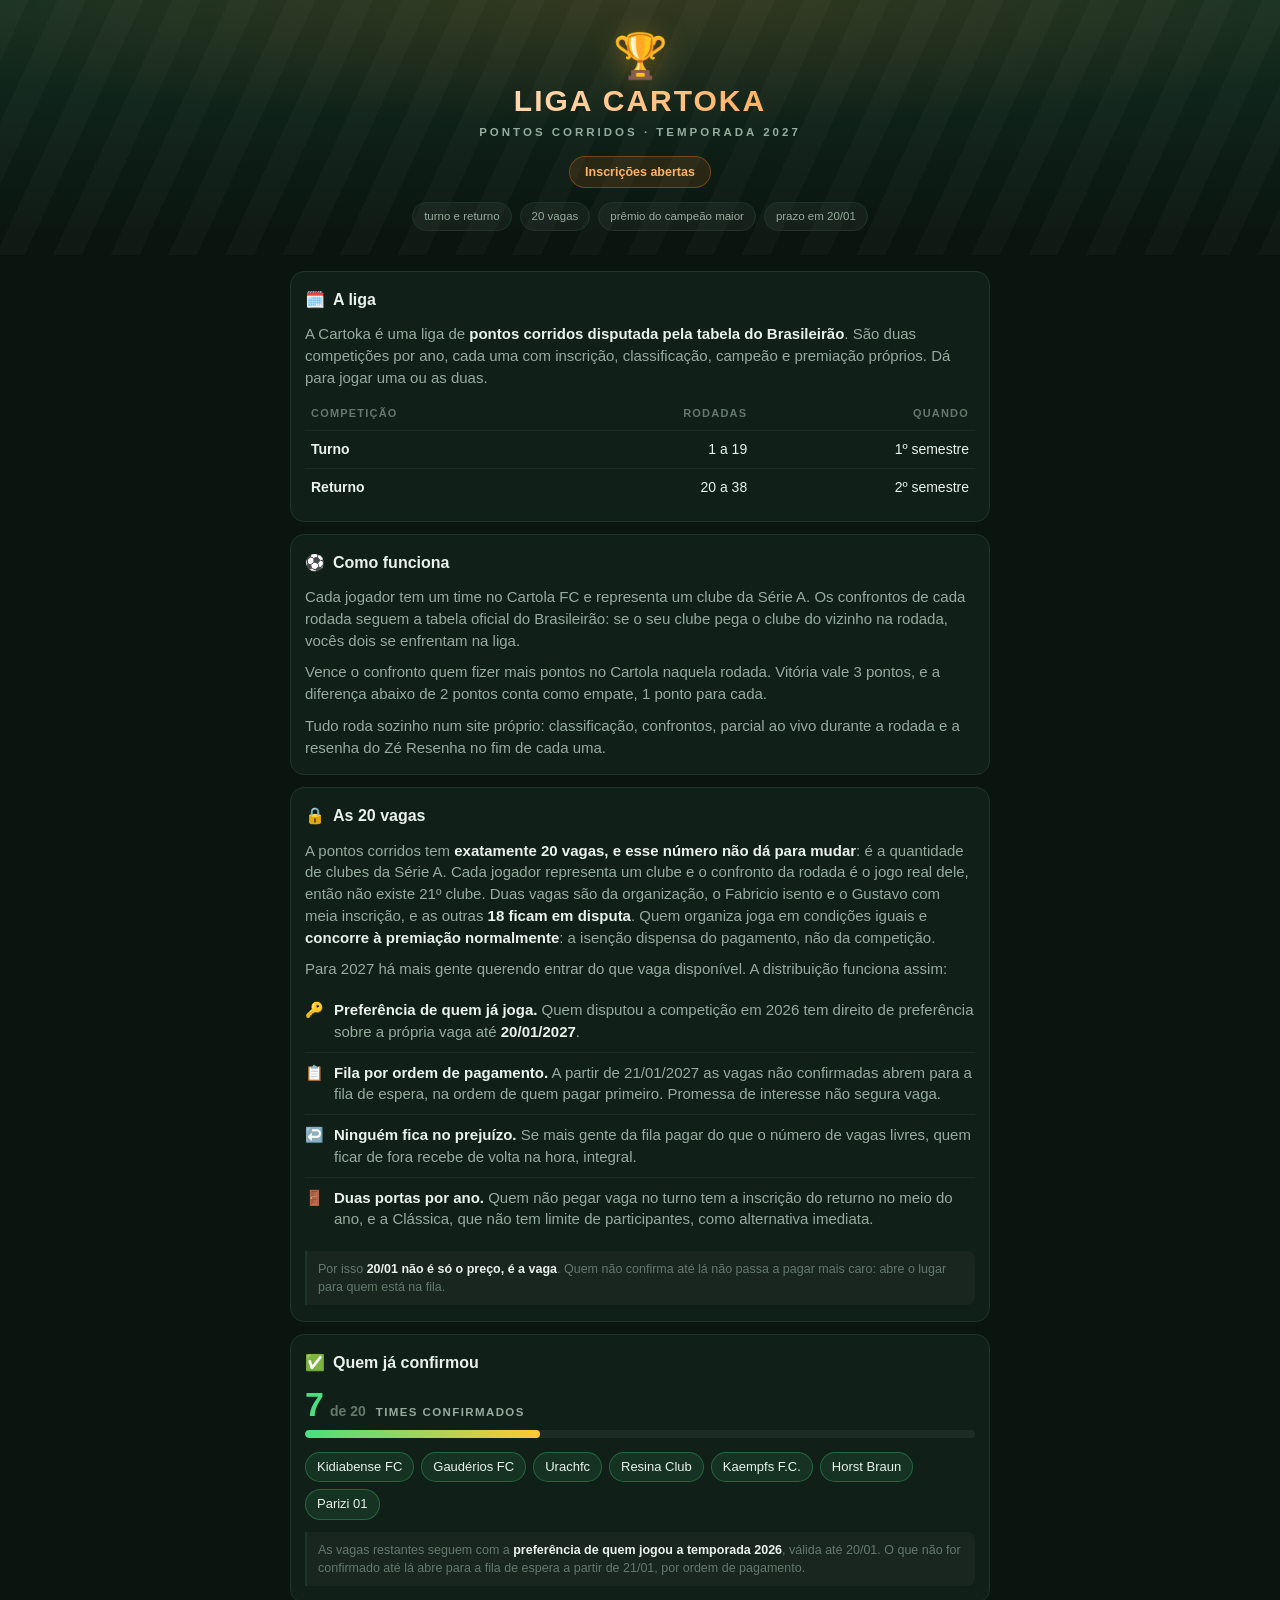
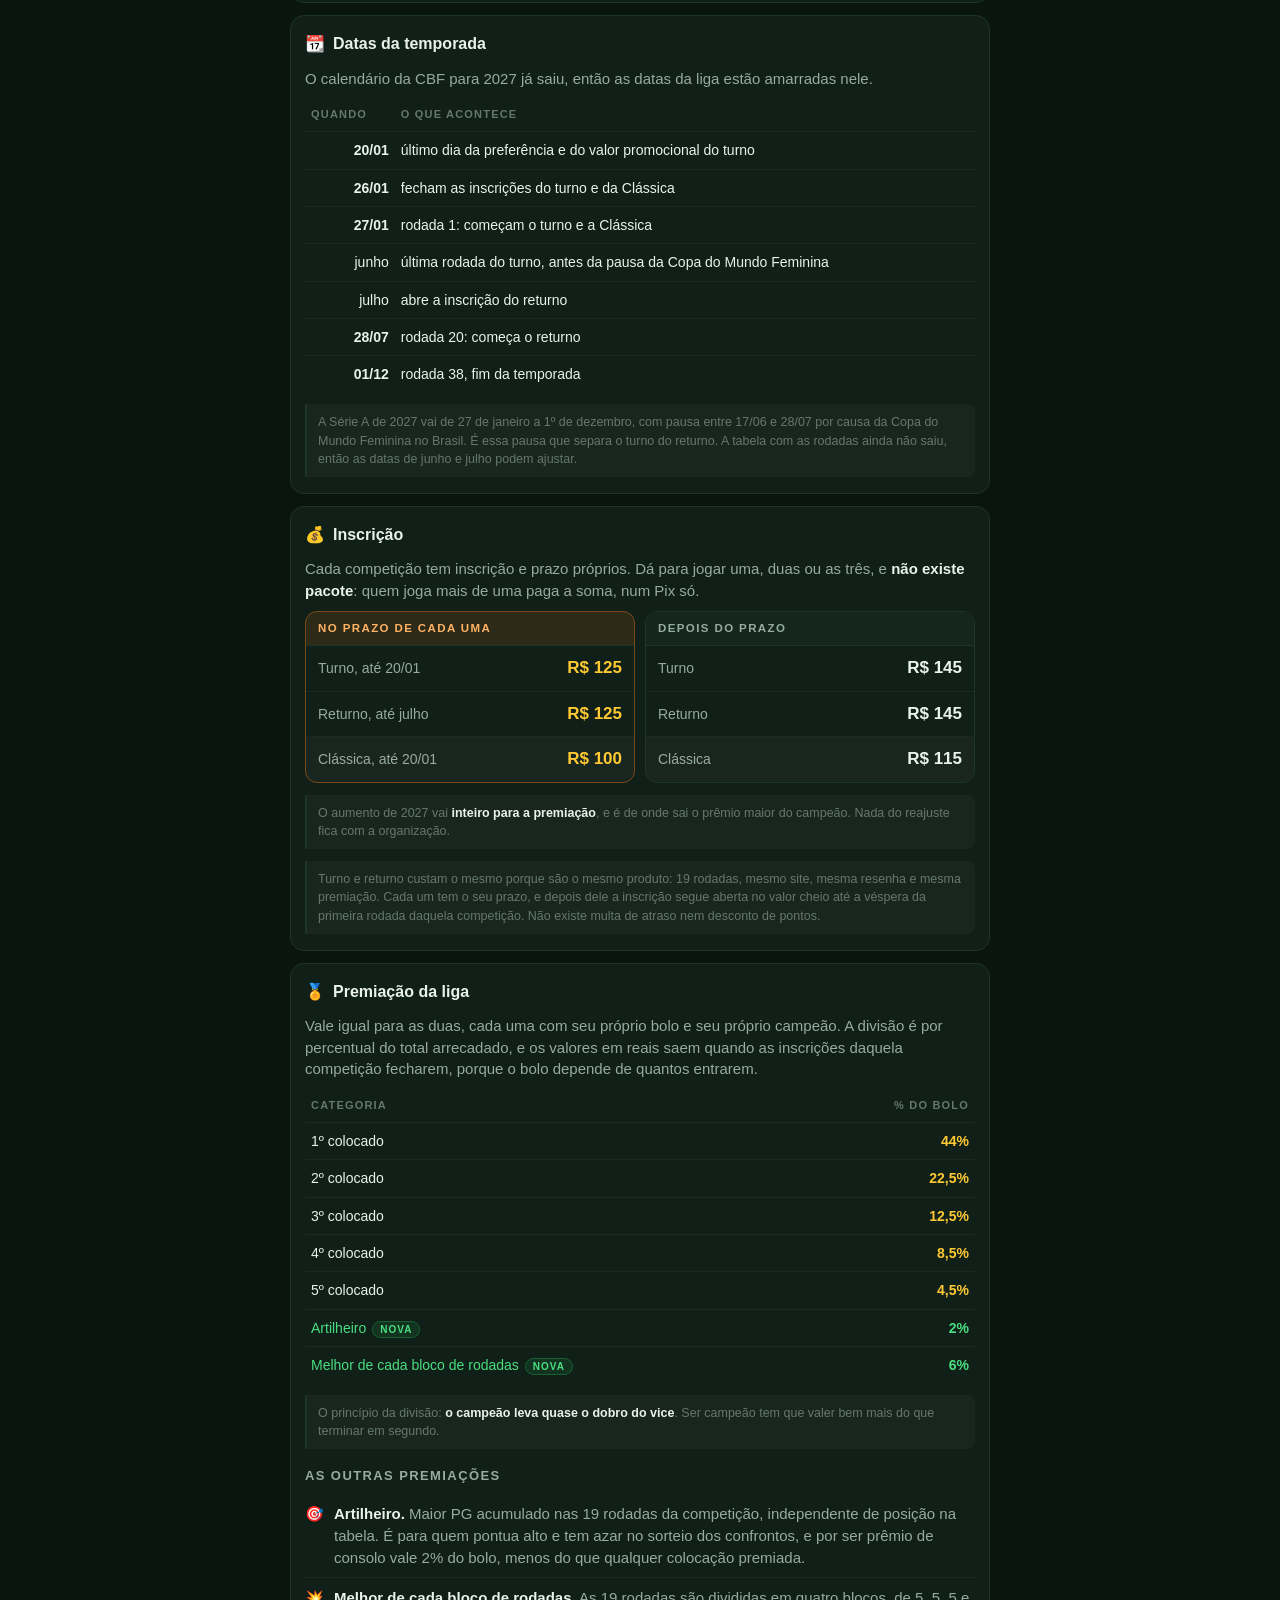
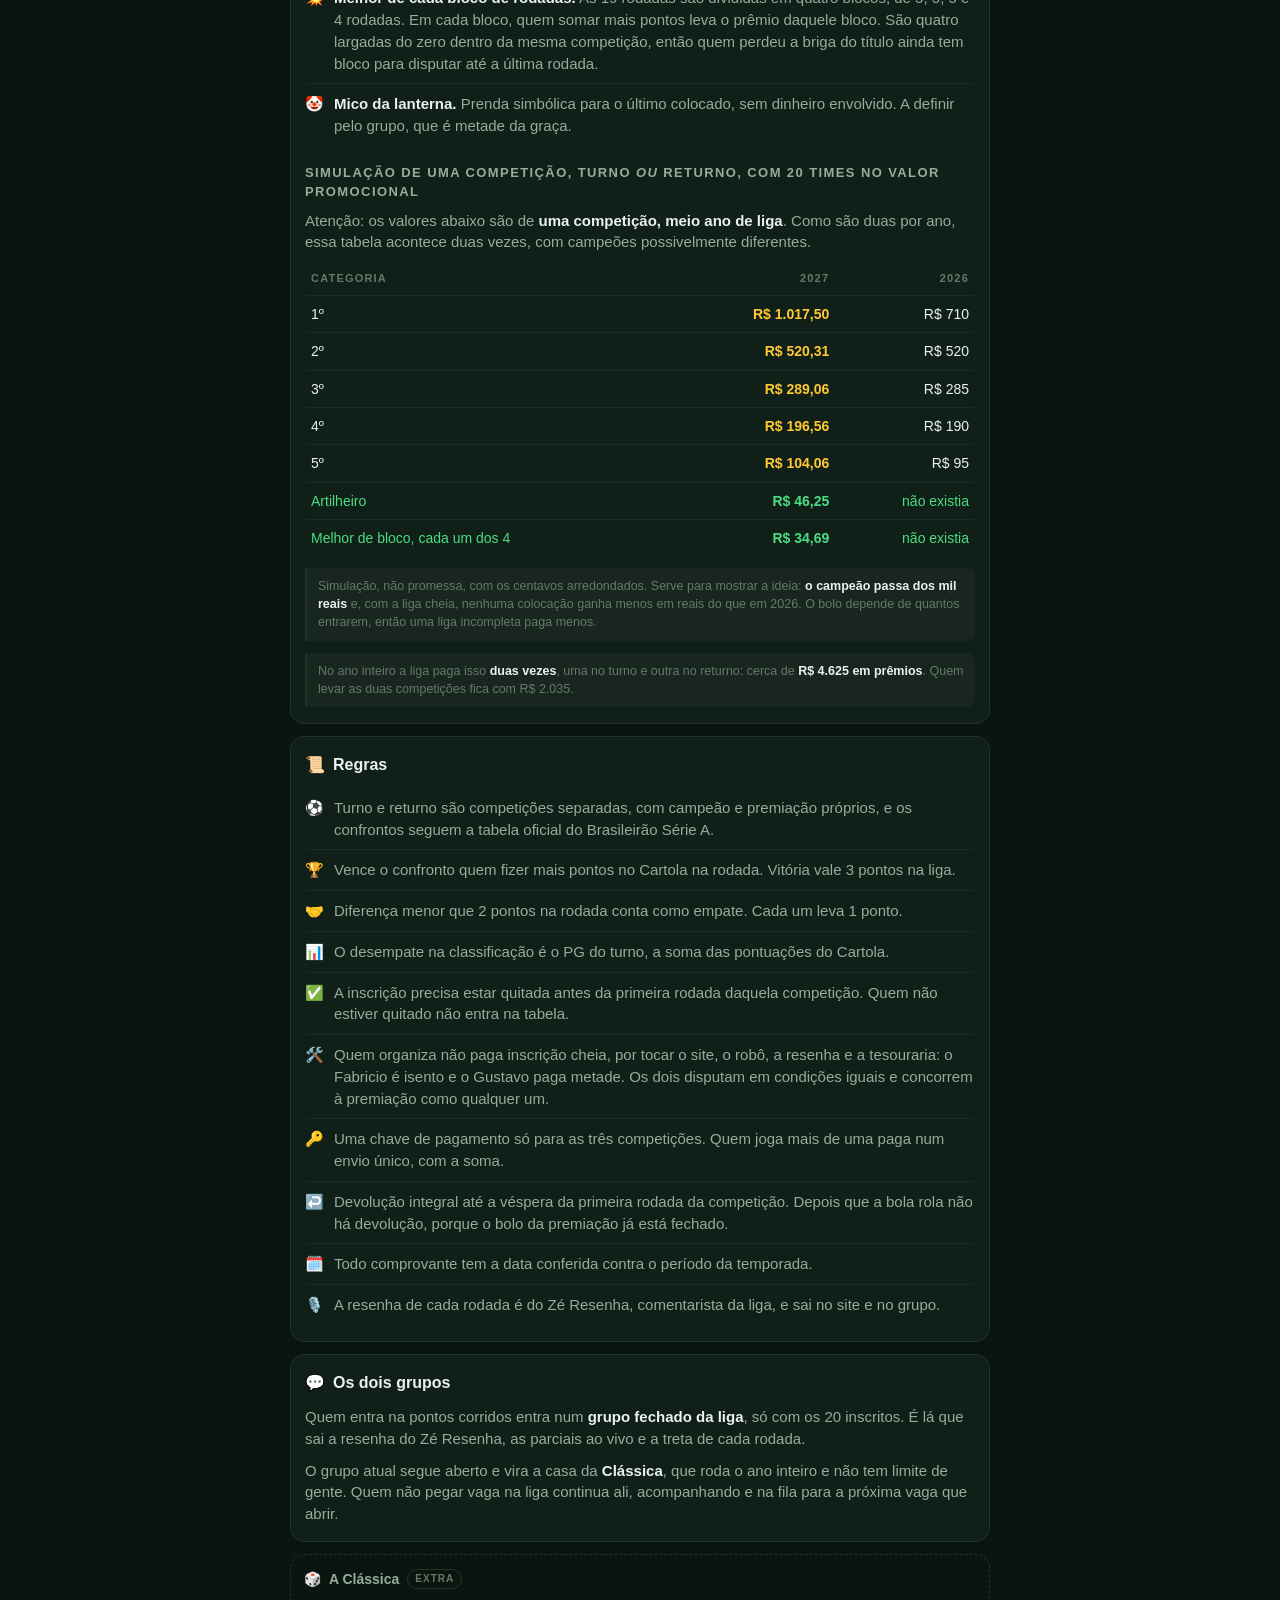
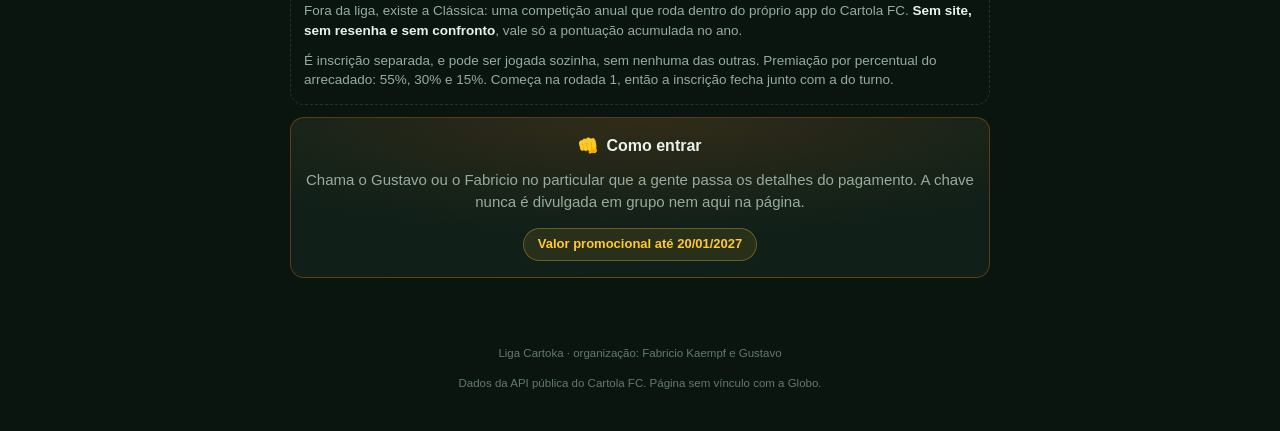
==== commit 10f96fce: "2027: contagem de confirmados na pagina e arquivo de acompanhamento Sete times confirmaram a vaga na" ====
--- a/docs/temporada-2027.html
+++ b/docs/temporada-2027.html
@@ -285,6 +285,73 @@
   padding: 2px 7px;
 }
 
+/* Contagem de confirmados */
+
+.contagem { margin-bottom: 14px; }
+
+.contagem-topo {
+  display: flex;
+  align-items: baseline;
+  flex-wrap: wrap;
+  gap: 4px 10px;
+  margin-bottom: 9px;
+}
+
+.contagem-num {
+  font-size: 34px;
+  font-weight: 900;
+  line-height: 1;
+  color: var(--verde-claro);
+  font-variant-numeric: tabular-nums;
+}
+
+.contagem-de {
+  font-size: 14px;
+  font-weight: 700;
+  color: var(--texto-apagado);
+  margin-left: 6px;
+}
+
+.contagem-rotulo {
+  font-size: 11.5px;
+  font-weight: 700;
+  text-transform: uppercase;
+  letter-spacing: 1.4px;
+  color: var(--texto-suave);
+}
+
+.barra {
+  height: 8px;
+  background: rgba(255, 255, 255, 0.06);
+  border-radius: 999px;
+  overflow: hidden;
+}
+
+.barra-cheia {
+  height: 100%;
+  background: linear-gradient(90deg, var(--verde-claro), var(--amarelo));
+  border-radius: 999px;
+}
+
+.confirmados {
+  display: flex;
+  flex-wrap: wrap;
+  gap: 7px;
+  list-style: none;
+  margin: 0;
+  padding: 0;
+}
+
+.confirmados li {
+  display: block;
+  font-size: 13px;
+  color: var(--texto);
+  background: rgba(74, 222, 128, 0.1);
+  border: 1px solid rgba(74, 222, 128, 0.3);
+  border-radius: 999px;
+  padding: 5px 11px;
+}
+
 /* Nota */
 
 .nota {
@@ -386,6 +453,29 @@
     </ul>
     <div class="nota">
       Por isso <strong>20/01 não é só o preço, é a vaga</strong>. Quem não confirma até lá não passa a pagar mais caro: abre o lugar para quem está na fila.
+    </div>
+  </section>
+
+  <section class="cartao">
+    <h2><span aria-hidden="true">✅</span>Quem já confirmou</h2>
+    <div class="contagem">
+      <div class="contagem-topo">
+        <span class="contagem-num">7<span class="contagem-de">de 20</span></span>
+        <span class="contagem-rotulo">times confirmados</span>
+      </div>
+      <div class="barra" role="presentation"><div class="barra-cheia" style="width: 35%"></div></div>
+    </div>
+    <ul class="confirmados">
+      <li>Kidiabense FC</li>
+      <li>Gaudérios FC</li>
+      <li>Urachfc</li>
+      <li>Resina Club</li>
+      <li>Kaempfs F.C.</li>
+      <li>Horst Braun</li>
+      <li>Parizi 01</li>
+    </ul>
+    <div class="nota">
+      As vagas restantes seguem com a <strong>preferência de quem jogou a temporada 2026</strong>, válida até 20/01. O que não for confirmado até lá abre para a fila de espera a partir de 21/01, por ordem de pagamento.
     </div>
   </section>
 
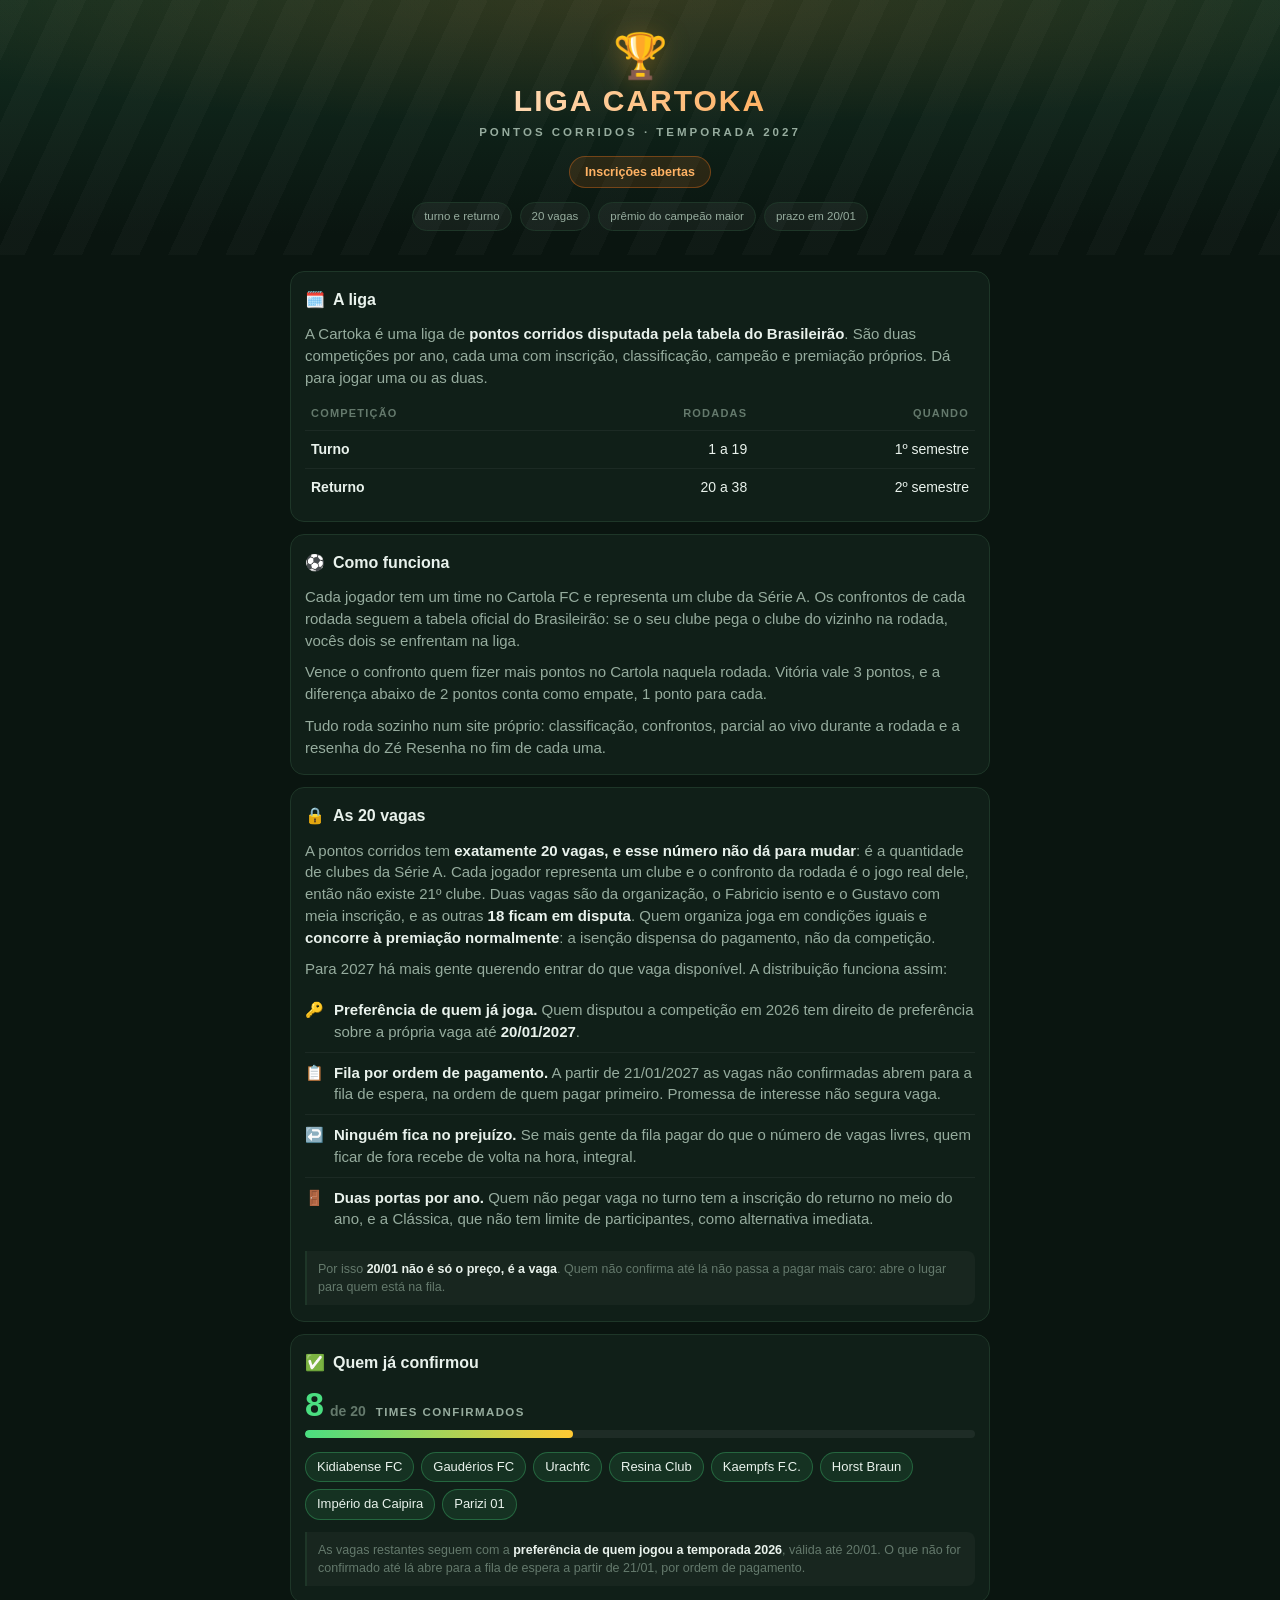
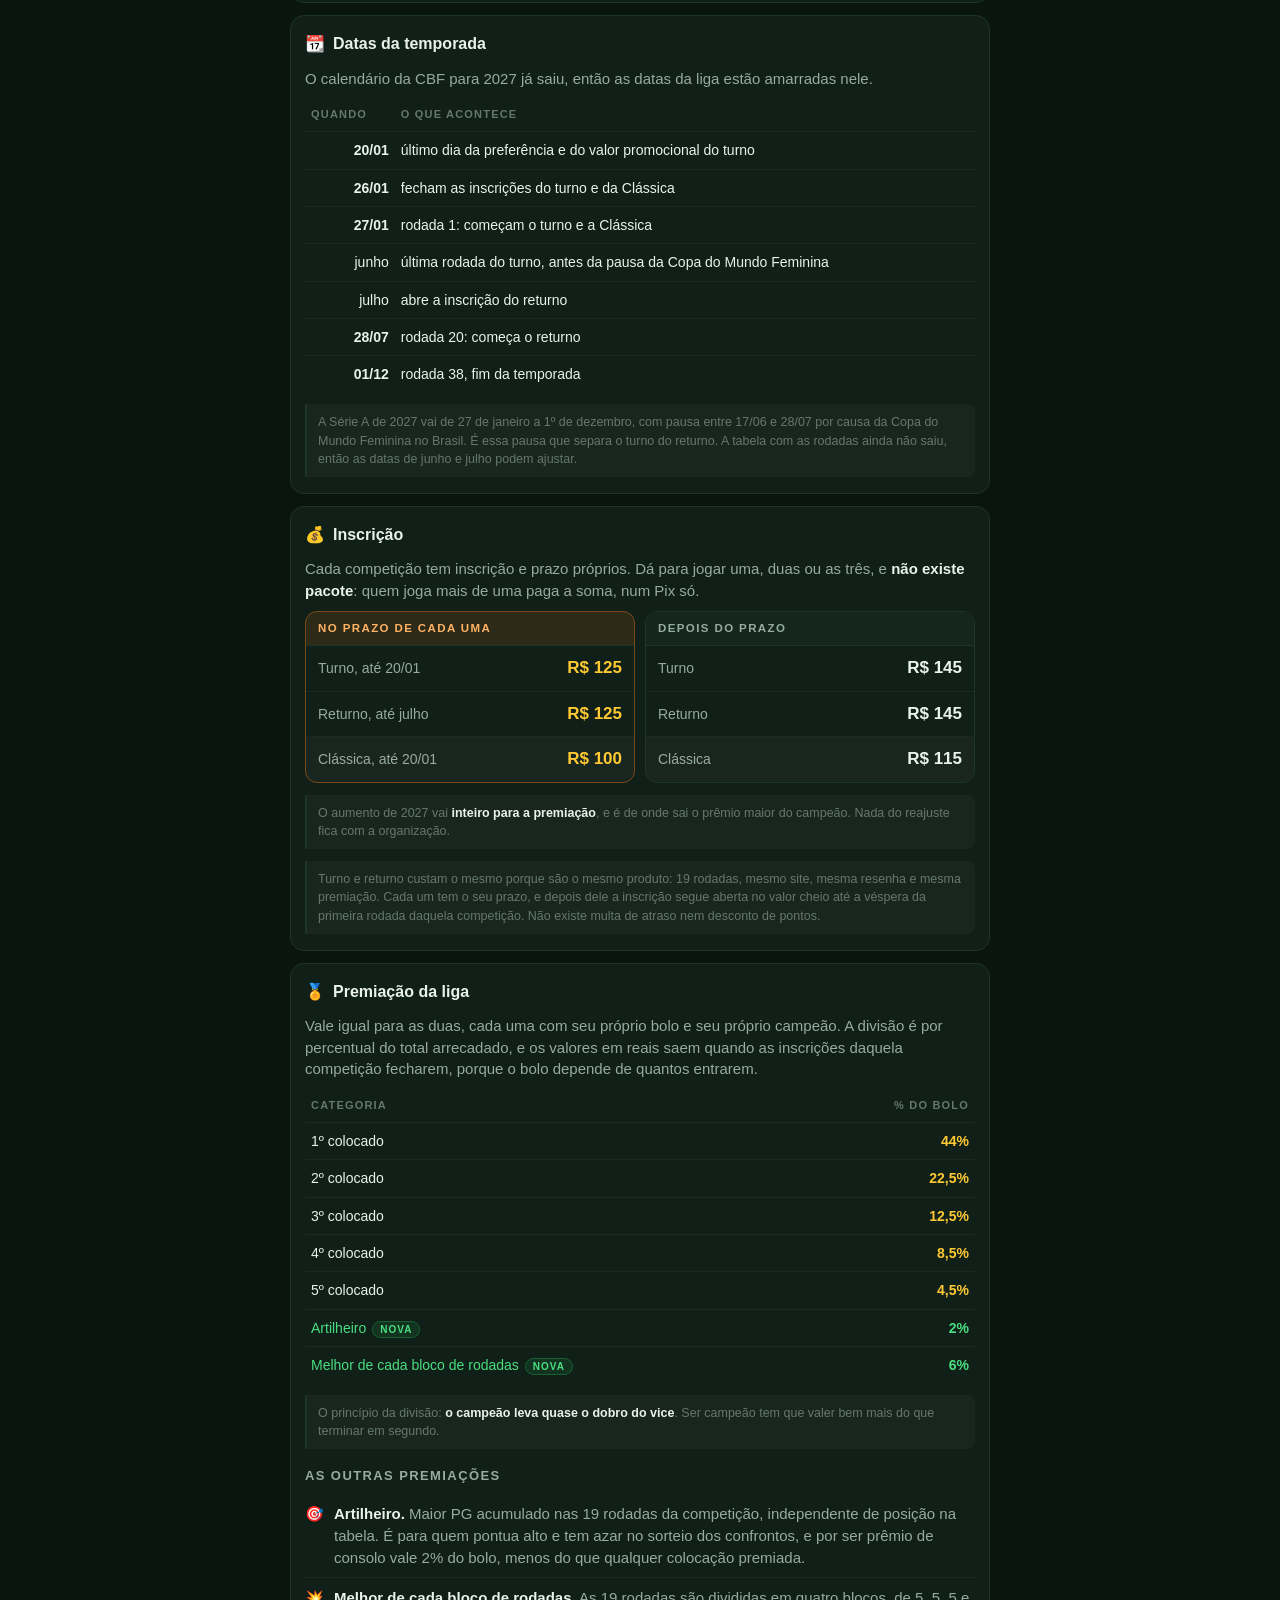
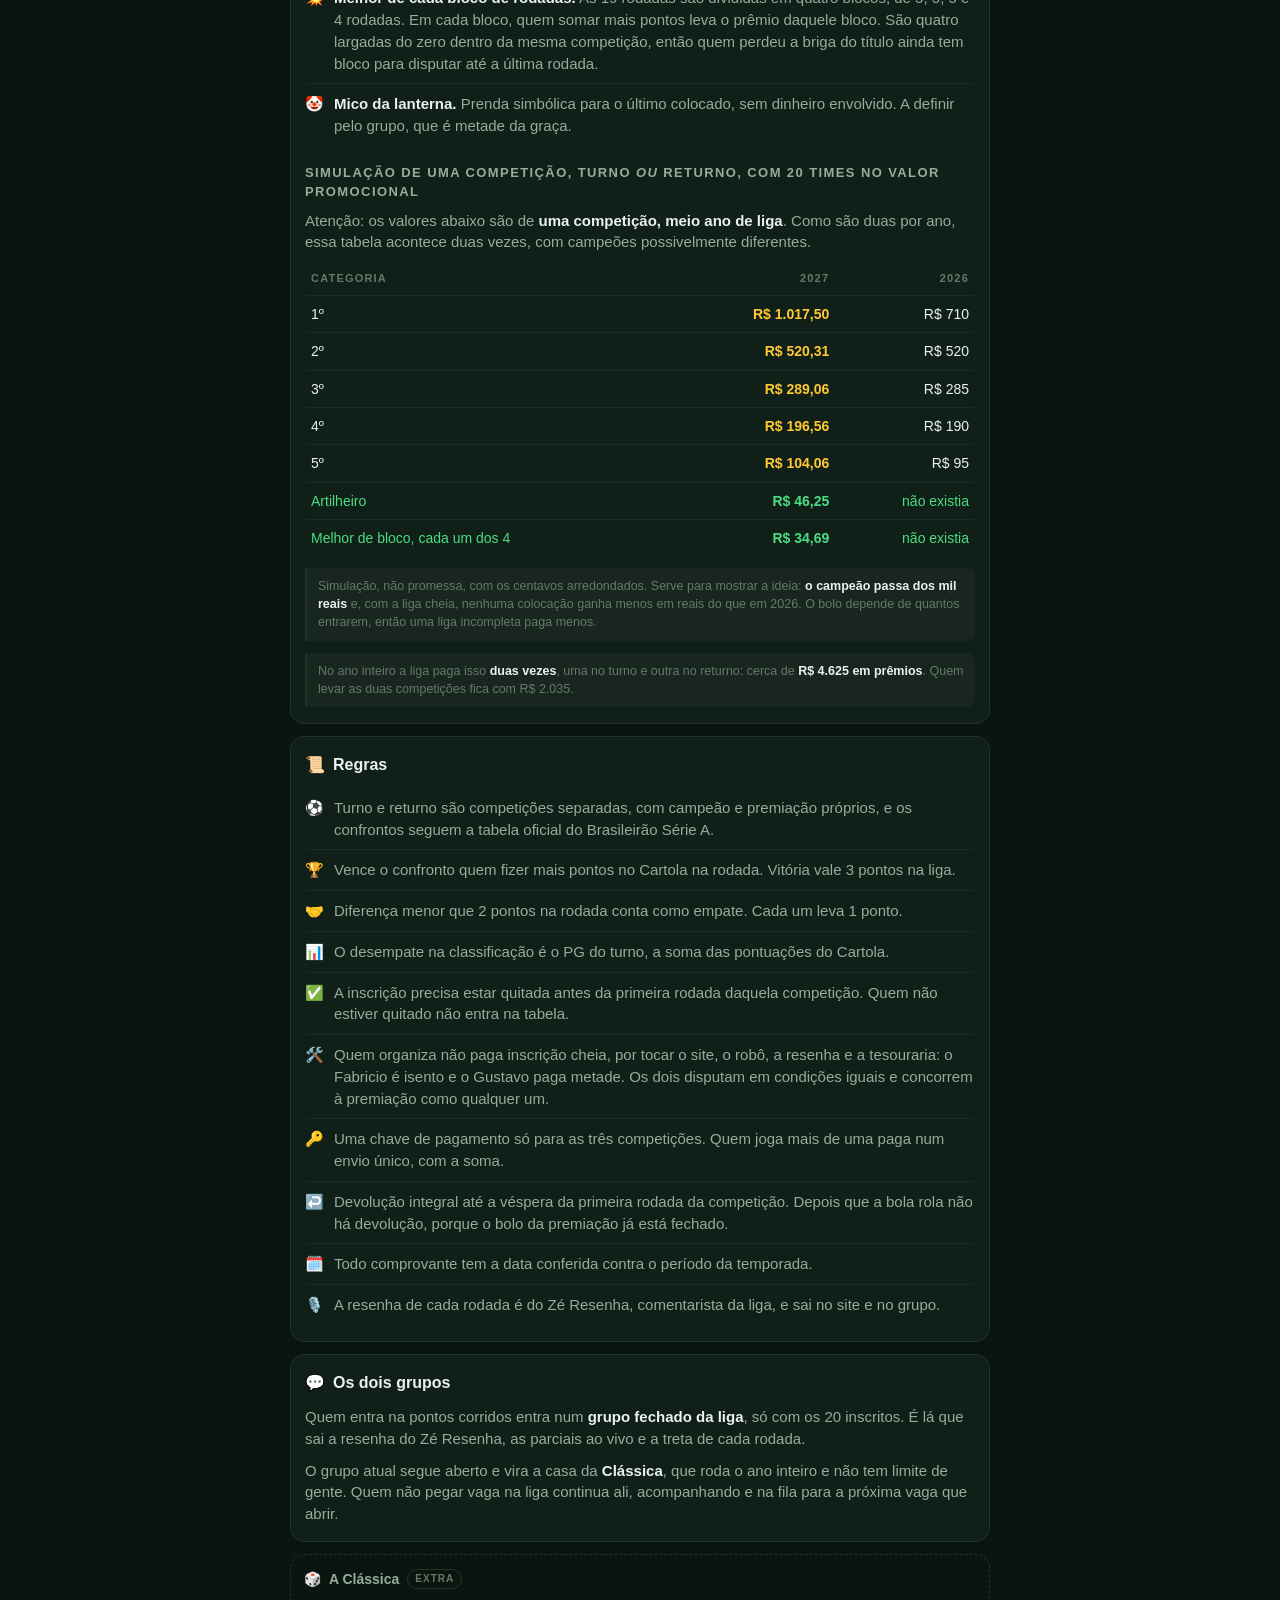
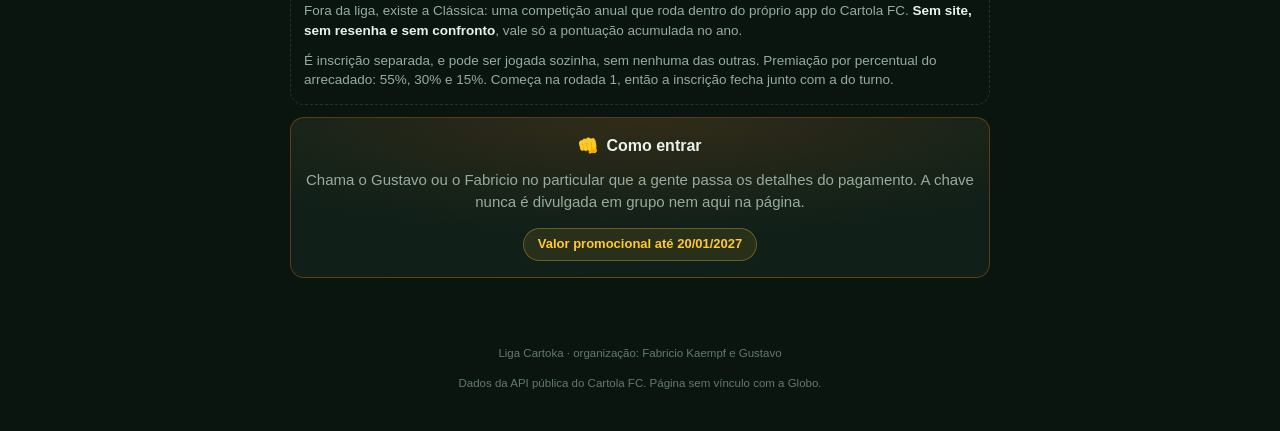
==== commit de939b56: "2027: oitavo confirmado e duas decisoes de 27/10 Mais um time confirmou as duas ligas, entao a conta" ====
--- a/docs/temporada-2027.html
+++ b/docs/temporada-2027.html
@@ -460,10 +460,10 @@
     <h2><span aria-hidden="true">✅</span>Quem já confirmou</h2>
     <div class="contagem">
       <div class="contagem-topo">
-        <span class="contagem-num">7<span class="contagem-de">de 20</span></span>
+        <span class="contagem-num">8<span class="contagem-de">de 20</span></span>
         <span class="contagem-rotulo">times confirmados</span>
       </div>
-      <div class="barra" role="presentation"><div class="barra-cheia" style="width: 35%"></div></div>
+      <div class="barra" role="presentation"><div class="barra-cheia" style="width: 40%"></div></div>
     </div>
     <ul class="confirmados">
       <li>Kidiabense FC</li>
@@ -472,6 +472,7 @@
       <li>Resina Club</li>
       <li>Kaempfs F.C.</li>
       <li>Horst Braun</li>
+      <li>Império da Caipira</li>
       <li>Parizi 01</li>
     </ul>
     <div class="nota">
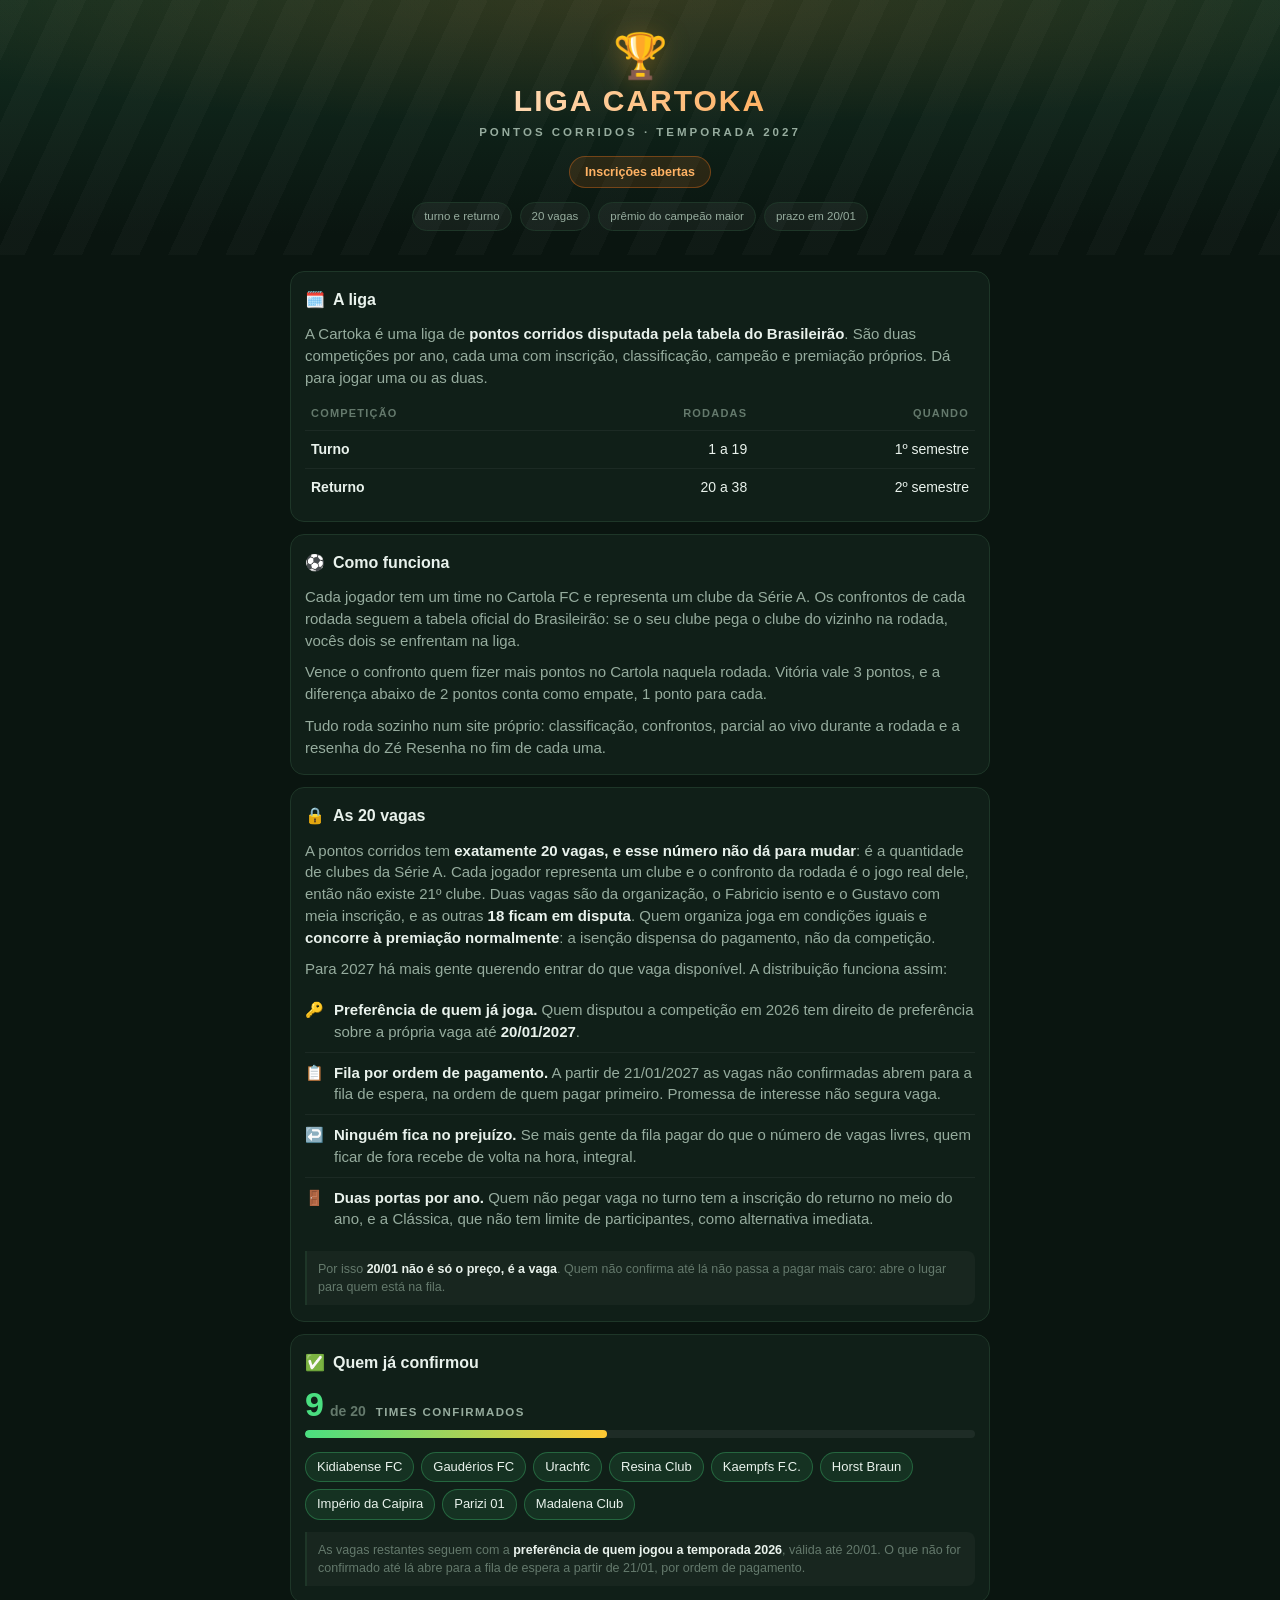
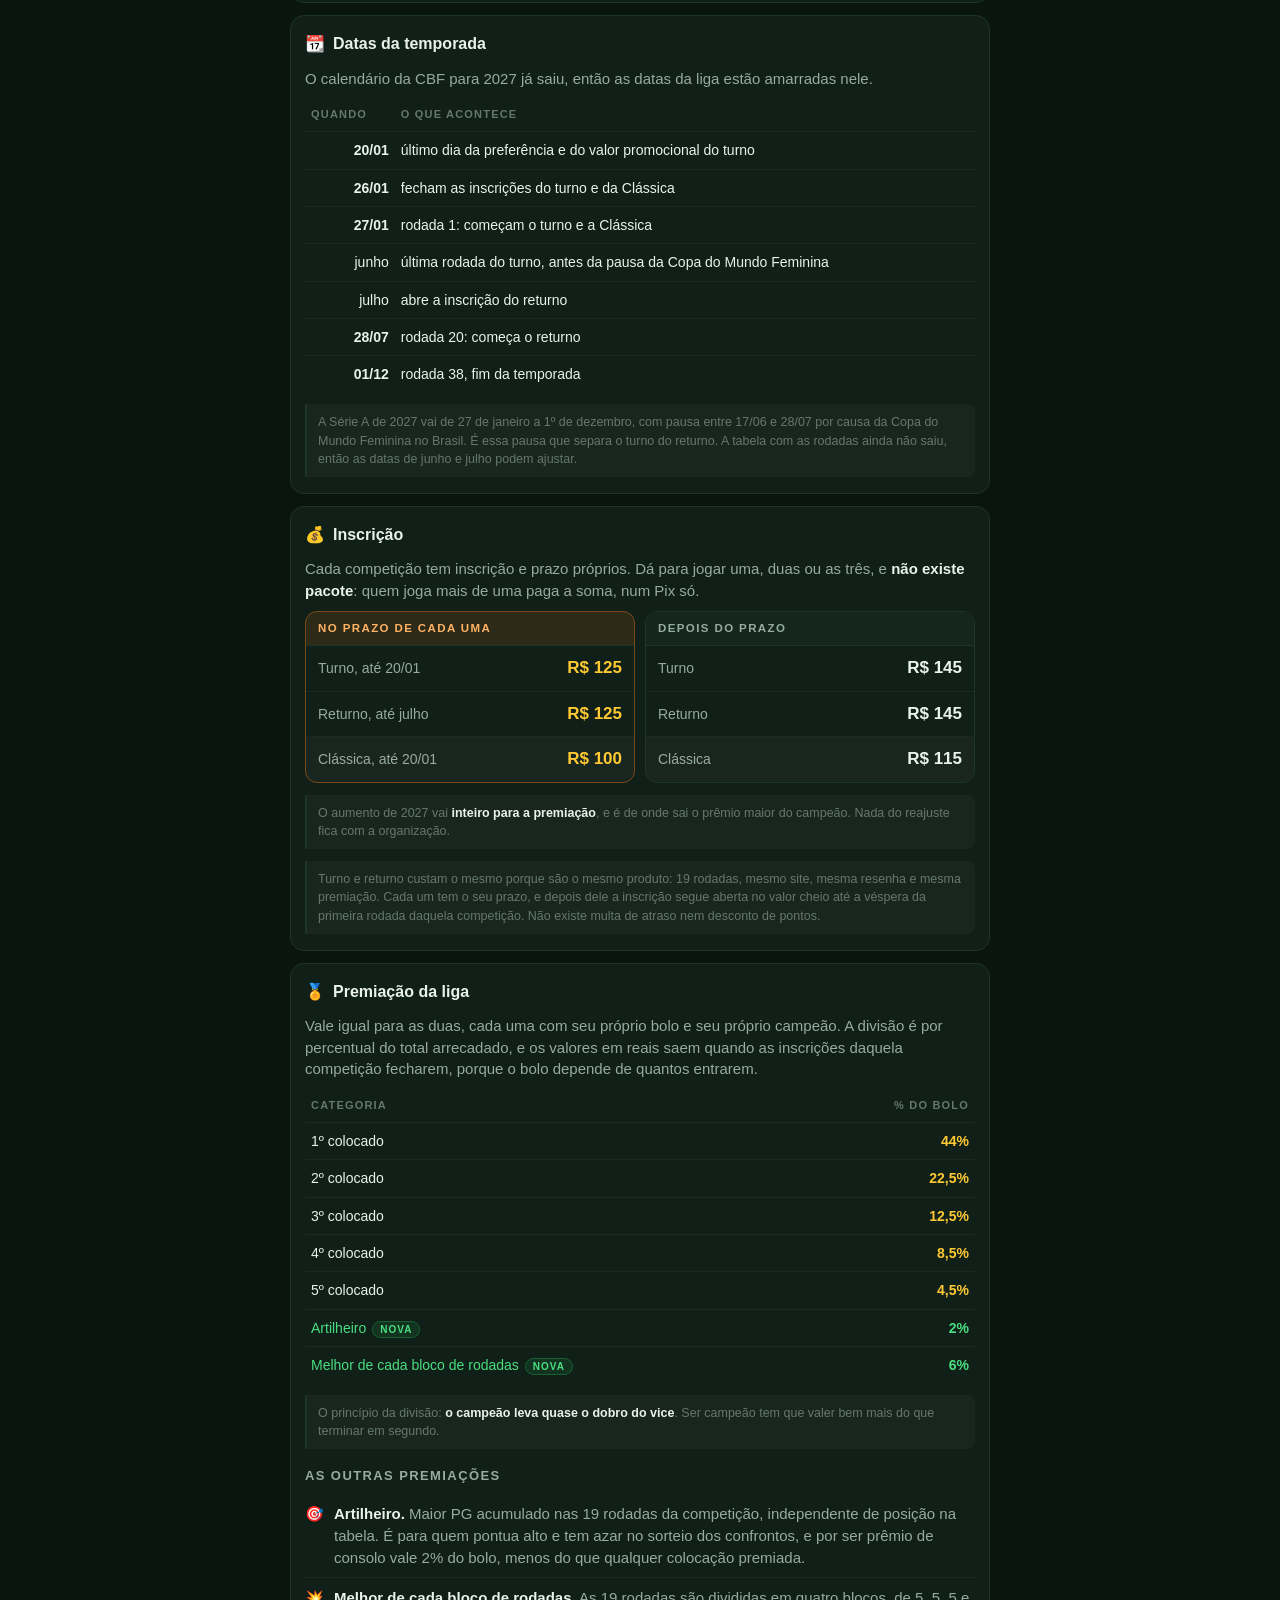
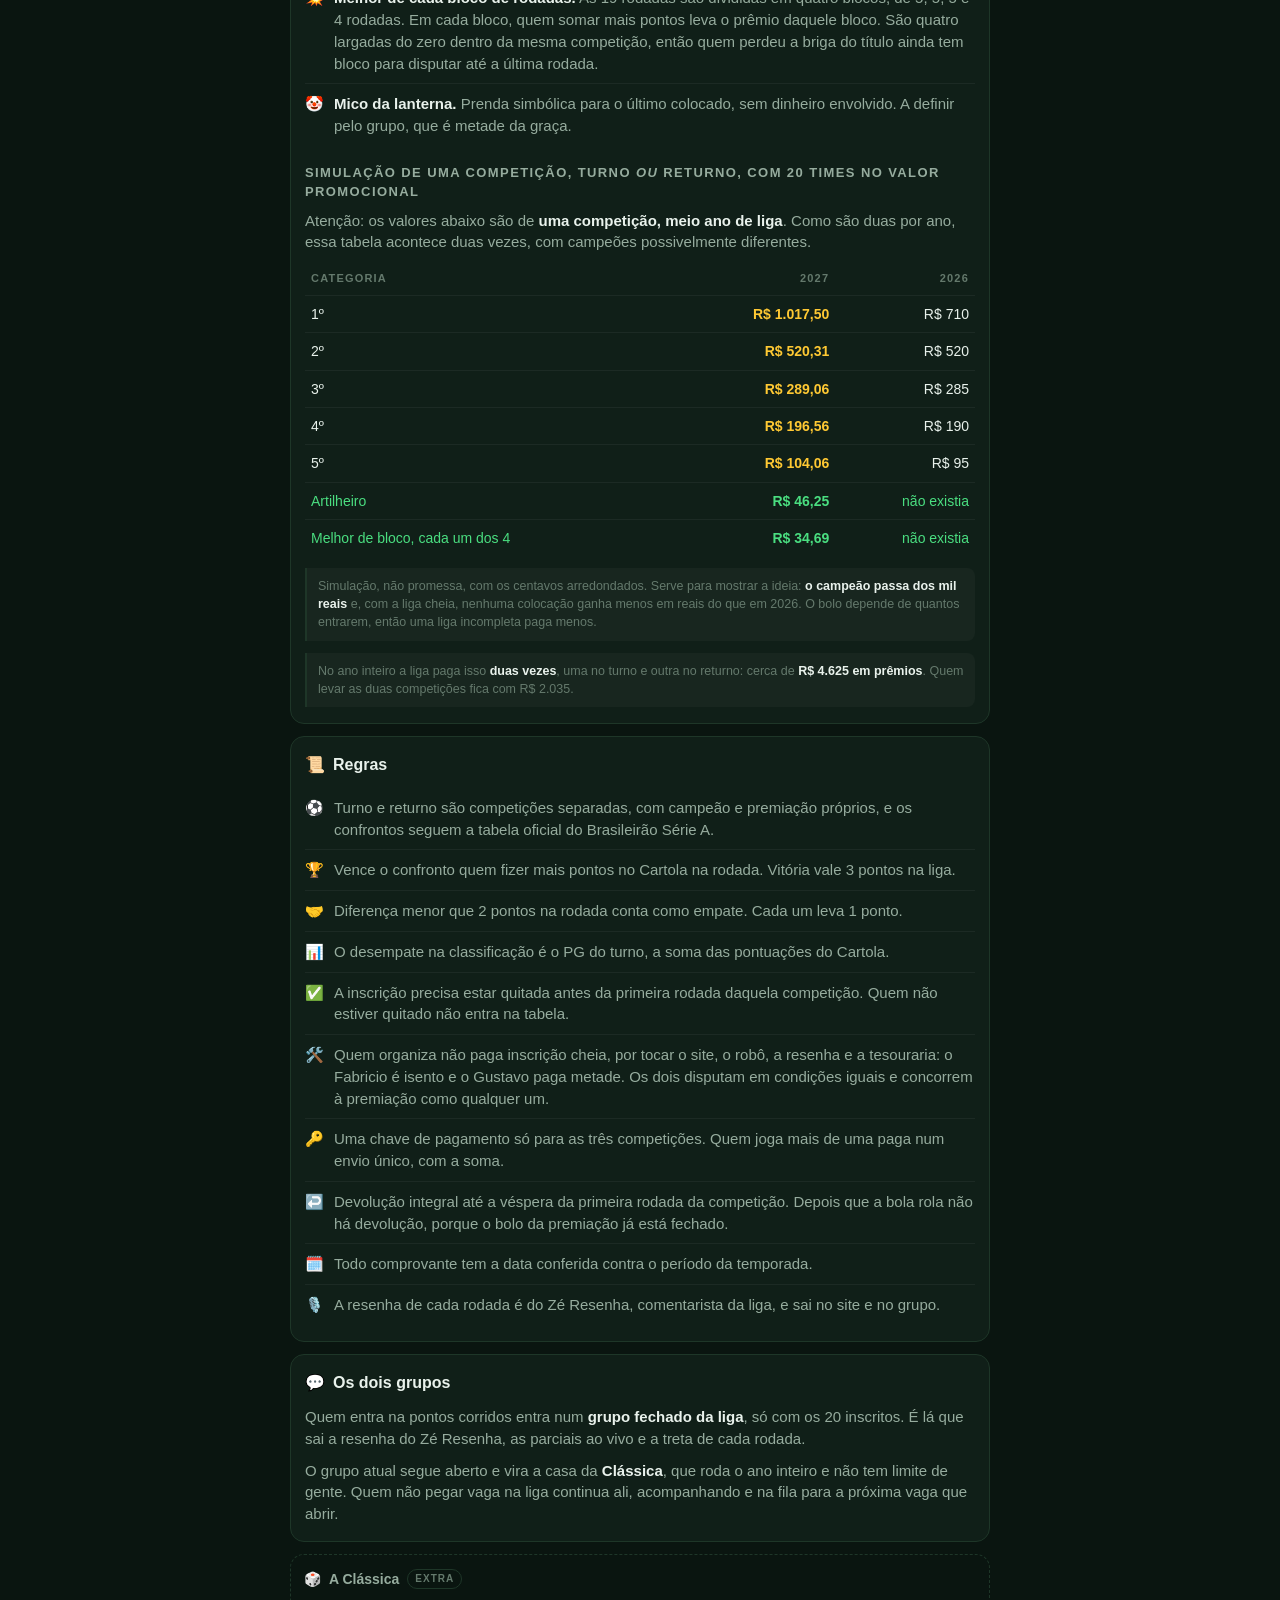
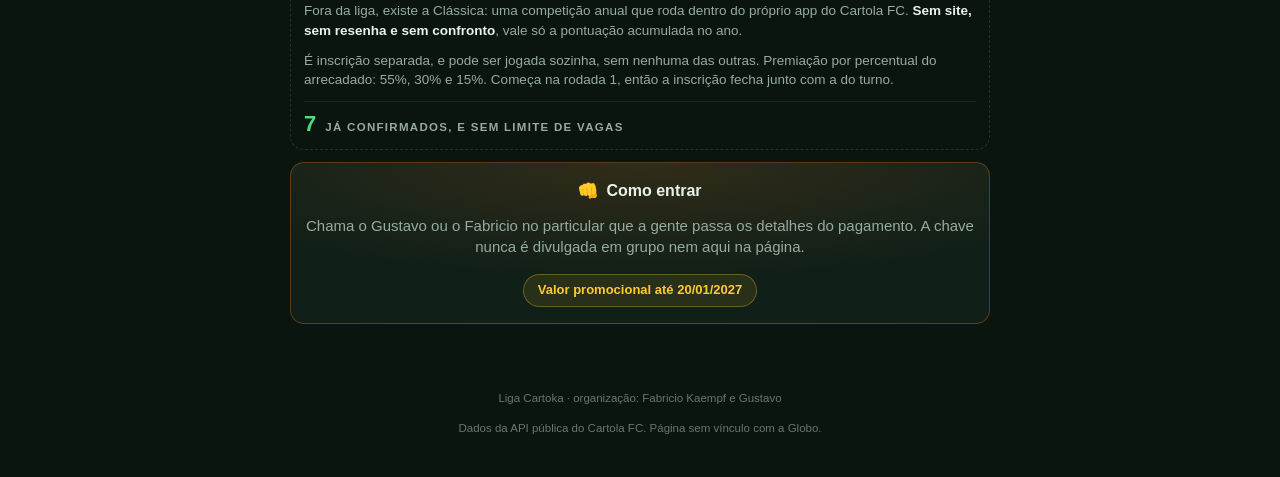
==== commit 720b9497: "2027: nono confirmado e contagem da classica na pagina Mais um time confirmou, so na pontos corridos" ====
--- a/docs/temporada-2027.html
+++ b/docs/temporada-2027.html
@@ -352,6 +352,32 @@
   padding: 5px 11px;
 }
 
+.contagem-mini {
+  display: flex;
+  align-items: baseline;
+  flex-wrap: wrap;
+  gap: 4px 9px;
+  margin-top: 11px;
+  padding-top: 11px;
+  border-top: 1px solid rgba(255, 255, 255, 0.07);
+}
+
+.contagem-mini-num {
+  font-size: 22px;
+  font-weight: 900;
+  line-height: 1;
+  color: var(--verde-claro);
+  font-variant-numeric: tabular-nums;
+}
+
+.contagem-mini-rotulo {
+  font-size: 11.5px;
+  font-weight: 700;
+  text-transform: uppercase;
+  letter-spacing: 1.3px;
+  color: var(--texto-suave);
+}
+
 /* Nota */
 
 .nota {
@@ -460,10 +486,10 @@
     <h2><span aria-hidden="true">✅</span>Quem já confirmou</h2>
     <div class="contagem">
       <div class="contagem-topo">
-        <span class="contagem-num">8<span class="contagem-de">de 20</span></span>
+        <span class="contagem-num">9<span class="contagem-de">de 20</span></span>
         <span class="contagem-rotulo">times confirmados</span>
       </div>
-      <div class="barra" role="presentation"><div class="barra-cheia" style="width: 40%"></div></div>
+      <div class="barra" role="presentation"><div class="barra-cheia" style="width: 45%"></div></div>
     </div>
     <ul class="confirmados">
       <li>Kidiabense FC</li>
@@ -474,6 +500,7 @@
       <li>Horst Braun</li>
       <li>Império da Caipira</li>
       <li>Parizi 01</li>
+      <li>Madalena Club</li>
     </ul>
     <div class="nota">
       As vagas restantes seguem com a <strong>preferência de quem jogou a temporada 2026</strong>, válida até 20/01. O que não for confirmado até lá abre para a fila de espera a partir de 21/01, por ordem de pagamento.
@@ -607,6 +634,10 @@
     <h2><span aria-hidden="true">🎲</span>A Clássica <span class="etiqueta-extra">extra</span></h2>
     <p>Fora da liga, existe a Clássica: uma competição anual que roda dentro do próprio app do Cartola FC. <strong>Sem site, sem resenha e sem confronto</strong>, vale só a pontuação acumulada no ano.</p>
     <p>É inscrição separada, e pode ser jogada sozinha, sem nenhuma das outras. Premiação por percentual do arrecadado: 55%, 30% e 15%. Começa na rodada 1, então a inscrição fecha junto com a do turno.</p>
+    <div class="contagem-mini">
+      <span class="contagem-mini-num">7</span>
+      <span class="contagem-mini-rotulo">já confirmados, e sem limite de vagas</span>
+    </div>
   </section>
 
   <section class="cartao chamada">
